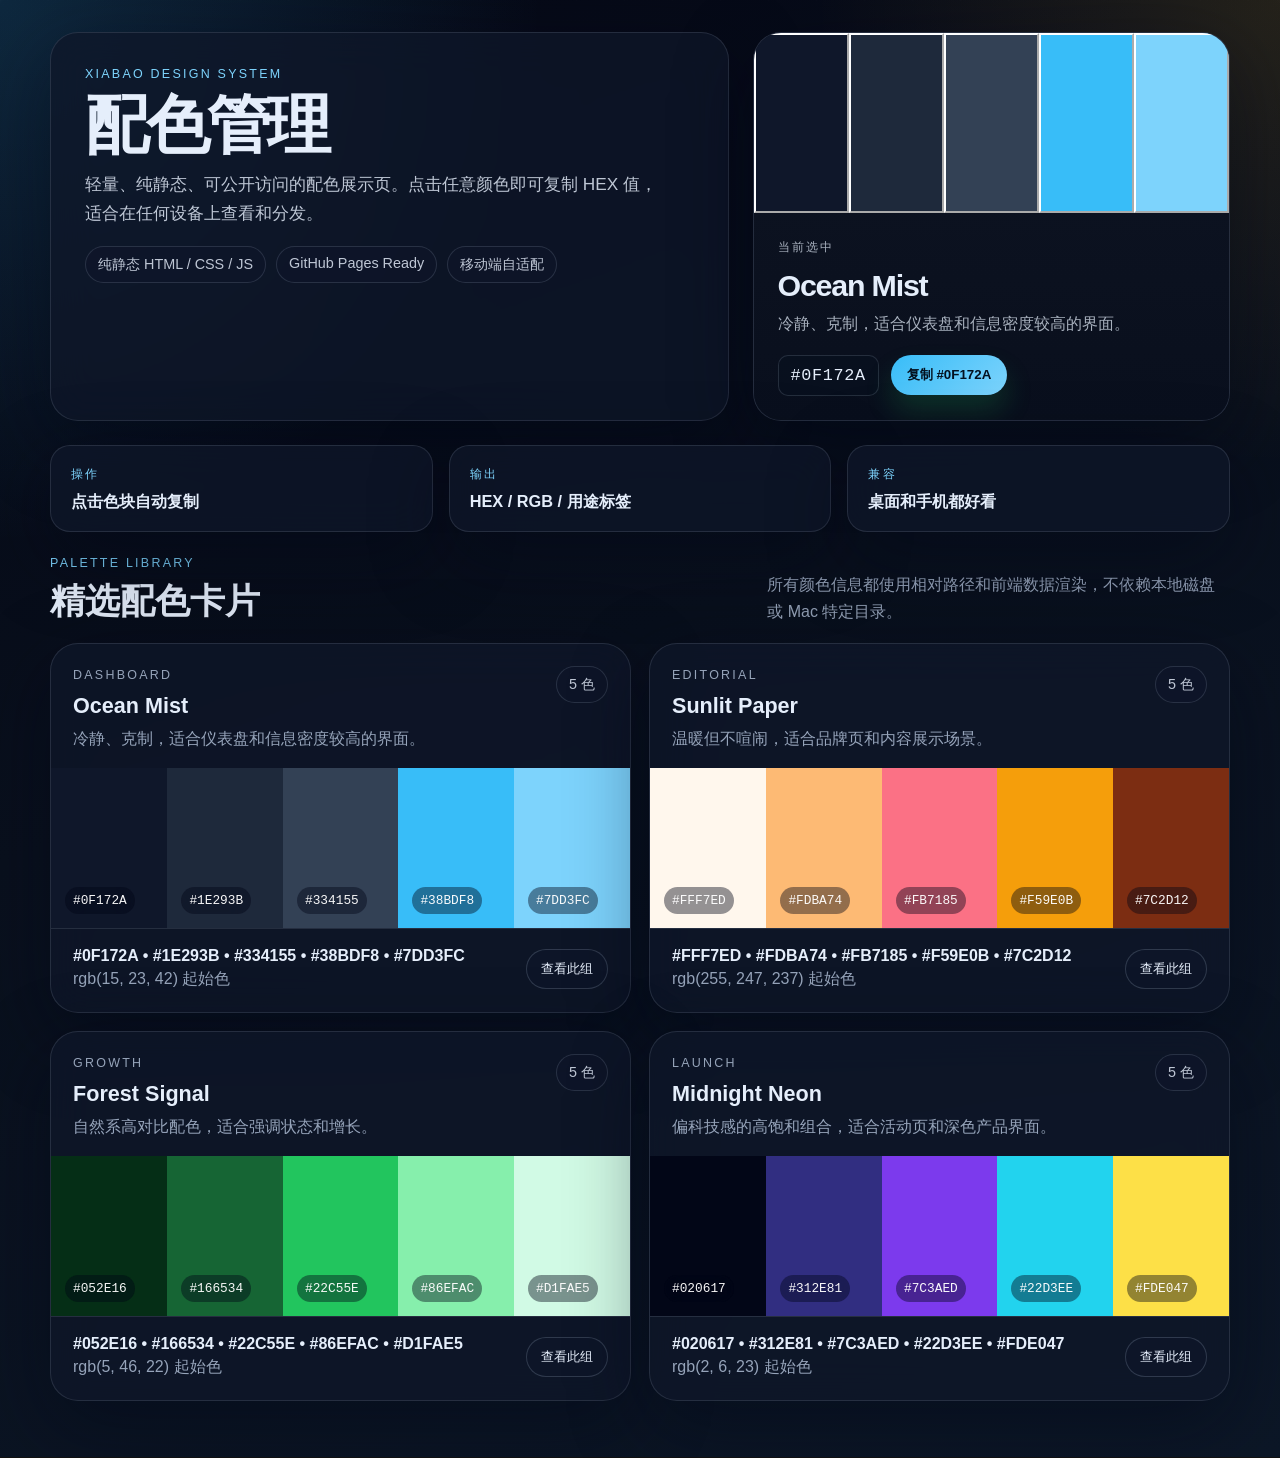
==== index.html @ 48e018c8 "Initial commit" ====
<!doctype html>
<html lang="zh-CN">
  <head>
    <meta charset="UTF-8" />
    <meta name="viewport" content="width=device-width, initial-scale=1.0, viewport-fit=cover" />
    <meta name="theme-color" content="#0f172a" />
    <meta
      name="description"
      content="配色管理 - 一个支持点击复制 HEX 的静态配色展示页，适合在 GitHub Pages 上直接访问。"
    />
    <title>配色管理 | Xiabao Design System</title>
    <link rel="icon" href="assets/images/favicon.svg" type="image/svg+xml" />
    <link rel="stylesheet" href="assets/css/style.css" />
  </head>
  <body>
    <div class="page-shell">
      <main class="app">
        <section class="hero">
          <div class="hero-copy">
            <p class="eyebrow">Xiabao Design System</p>
            <h1>配色管理</h1>
            <p class="lead">
              轻量、纯静态、可公开访问的配色展示页。点击任意颜色即可复制 HEX 值，适合在任何设备上查看和分发。
            </p>
            <div class="hero-meta">
              <span>纯静态 HTML / CSS / JS</span>
              <span>GitHub Pages Ready</span>
              <span>移动端自适配</span>
            </div>
          </div>

          <aside class="preview-card" aria-label="当前配色预览">
            <div class="preview-swatches" id="previewSwatches"></div>
            <div class="preview-copy">
              <p class="preview-label">当前选中</p>
              <h2 id="previewName">Ocean Mist</h2>
              <p id="previewDescription">冷静、克制，适合仪表盘和信息密度较高的界面。</p>
              <div class="preview-hex-row">
                <code id="previewHex">#0F172A</code>
                <button class="copy-button" id="copyPreviewButton" type="button">复制 HEX</button>
              </div>
            </div>
          </aside>
        </section>

        <section class="toolbar" aria-label="配色说明">
          <div class="toolbar-item">
            <span class="toolbar-label">操作</span>
            <strong>点击色块自动复制</strong>
          </div>
          <div class="toolbar-item">
            <span class="toolbar-label">输出</span>
            <strong>HEX / RGB / 用途标签</strong>
          </div>
          <div class="toolbar-item">
            <span class="toolbar-label">兼容</span>
            <strong>桌面和手机都好看</strong>
          </div>
        </section>

        <section class="palette-section">
          <div class="section-heading">
            <div>
              <p class="section-kicker">Palette Library</p>
              <h2>精选配色卡片</h2>
            </div>
            <p class="section-note">所有颜色信息都使用相对路径和前端数据渲染，不依赖本地磁盘或 Mac 特定目录。</p>
          </div>

          <div class="palette-grid" id="paletteGrid" aria-live="polite"></div>
        </section>
      </main>
    </div>

    <div class="toast" id="toast" role="status" aria-live="polite" aria-atomic="true"></div>

    <script src="assets/js/main.js"></script>
  </body>
</html>
---- assets/css/style.css ----
:root {
  --bg: #08111f;
  --bg-2: #0f172a;
  --panel: rgba(15, 23, 42, 0.76);
  --panel-strong: rgba(15, 23, 42, 0.92);
  --line: rgba(148, 163, 184, 0.18);
  --text: #e5eefb;
  --muted: #96a4ba;
  --accent: #7dd3fc;
  --accent-strong: #38bdf8;
  --shadow: 0 24px 80px rgba(2, 6, 23, 0.45);
  --radius-xl: 28px;
  --radius-lg: 20px;
  --radius-md: 14px;
  --radius-sm: 10px;
  --mono: "SFMono-Regular", ui-monospace, "Cascadia Code", Consolas, monospace;
  --sans: "Avenir Next", "PingFang SC", "Hiragino Sans GB", "Microsoft YaHei", sans-serif;
}

* {
  box-sizing: border-box;
}

html {
  color-scheme: dark;
}

body {
  margin: 0;
  min-height: 100vh;
  font-family: var(--sans);
  color: var(--text);
  background:
    radial-gradient(circle at top left, rgba(56, 189, 248, 0.18), transparent 28%),
    radial-gradient(circle at top right, rgba(251, 191, 36, 0.12), transparent 24%),
    linear-gradient(160deg, #050816 0%, #09101d 45%, #0c1727 100%);
}

body::before {
  content: "";
  position: fixed;
  inset: 0;
  pointer-events: none;
  background-image:
    linear-gradient(rgba(255, 255, 255, 0.03) 1px, transparent 1px),
    linear-gradient(90deg, rgba(255, 255, 255, 0.03) 1px, transparent 1px);
  background-size: 48px 48px;
  mask-image: linear-gradient(to bottom, rgba(0, 0, 0, 0.65), transparent 90%);
  opacity: 0.35;
}

.page-shell {
  position: relative;
  padding: 32px;
}

.app {
  width: min(1180px, 100%);
  margin: 0 auto;
  display: grid;
  gap: 24px;
}

.hero {
  display: grid;
  grid-template-columns: minmax(0, 1.35fr) minmax(340px, 0.95fr);
  gap: 24px;
  align-items: stretch;
}

.hero-copy,
.preview-card,
.toolbar-item,
.palette-card {
  background: var(--panel);
  border: 1px solid var(--line);
  backdrop-filter: blur(20px);
  box-shadow: var(--shadow);
}

.hero-copy {
  border-radius: var(--radius-xl);
  padding: 34px;
}

.eyebrow,
.section-kicker,
.toolbar-label,
.preview-label {
  margin: 0;
  text-transform: uppercase;
  letter-spacing: 0.18em;
  color: var(--accent);
  font-size: 0.78rem;
}

h1,
h2,
h3,
p {
  margin-top: 0;
}

h1 {
  margin: 14px 0 14px;
  font-size: clamp(2.3rem, 5vw, 4.8rem);
  line-height: 0.95;
  letter-spacing: -0.05em;
}

.lead {
  max-width: 60ch;
  color: rgba(229, 238, 251, 0.82);
  font-size: 1.08rem;
  line-height: 1.7;
}

.hero-meta,
.palette-tags {
  display: flex;
  flex-wrap: wrap;
  gap: 10px;
}

.hero-meta span,
.palette-tag {
  border-radius: 999px;
  border: 1px solid rgba(148, 163, 184, 0.2);
  background: rgba(15, 23, 42, 0.6);
  padding: 8px 12px;
  color: rgba(229, 238, 251, 0.82);
  font-size: 0.9rem;
}

.preview-card {
  border-radius: var(--radius-xl);
  overflow: hidden;
  display: grid;
  grid-template-rows: 180px auto;
}

.preview-swatches {
  display: grid;
  grid-template-columns: repeat(5, 1fr);
  min-height: 180px;
}

.preview-swatch {
  position: relative;
  transition: transform 180ms ease, filter 180ms ease;
}

.preview-swatch:hover {
  transform: translateY(-2px);
  filter: brightness(1.04);
}

.preview-copy {
  padding: 24px;
  background: linear-gradient(180deg, rgba(12, 18, 32, 0.92), rgba(9, 15, 29, 0.98));
}

.preview-copy h2 {
  margin: 10px 0 8px;
  font-size: 1.9rem;
  letter-spacing: -0.04em;
}

.preview-copy p {
  color: rgba(229, 238, 251, 0.72);
  line-height: 1.65;
}

.preview-hex-row {
  margin-top: 18px;
  display: flex;
  gap: 12px;
  align-items: center;
  flex-wrap: wrap;
}

#previewHex {
  font-family: var(--mono);
  font-size: 1.05rem;
  letter-spacing: 0.04em;
  padding: 10px 12px;
  border-radius: var(--radius-sm);
  background: rgba(8, 17, 31, 0.75);
  border: 1px solid rgba(148, 163, 184, 0.2);
}

.copy-button {
  border: none;
  border-radius: 999px;
  background: linear-gradient(135deg, var(--accent-strong), #22c55e);
  color: #03111f;
  font-weight: 700;
  padding: 11px 16px;
  cursor: pointer;
  transition: transform 160ms ease, box-shadow 160ms ease;
  box-shadow: 0 16px 28px rgba(34, 197, 94, 0.18);
}

.copy-button:hover {
  transform: translateY(-1px);
}

.toolbar {
  display: grid;
  grid-template-columns: repeat(3, minmax(0, 1fr));
  gap: 16px;
}

.toolbar-item {
  border-radius: var(--radius-lg);
  padding: 18px 20px;
}

.toolbar-item strong {
  display: block;
  margin-top: 8px;
  font-size: 1.02rem;
}

.palette-section {
  padding-bottom: 24px;
}

.section-heading {
  display: flex;
  justify-content: space-between;
  gap: 20px;
  align-items: end;
  margin-bottom: 18px;
}

.section-heading h2 {
  margin: 8px 0 0;
  font-size: clamp(1.5rem, 3vw, 2.2rem);
}

.section-note {
  max-width: 52ch;
  color: var(--muted);
  line-height: 1.65;
  margin: 0;
}

.palette-grid {
  display: grid;
  grid-template-columns: repeat(2, minmax(0, 1fr));
  gap: 18px;
}

.palette-card {
  border-radius: var(--radius-xl);
  overflow: hidden;
}

.palette-header {
  padding: 22px 22px 16px;
  display: flex;
  justify-content: space-between;
  gap: 18px;
  align-items: start;
}

.palette-header h3 {
  margin: 8px 0 8px;
  font-size: 1.35rem;
}

.palette-header p {
  margin: 0;
  color: var(--muted);
  line-height: 1.55;
}

.palette-swatches {
  display: grid;
  grid-template-columns: repeat(5, minmax(0, 1fr));
}

.palette-swatch {
  min-height: 160px;
  border: none;
  cursor: pointer;
  position: relative;
  padding: 14px;
  text-align: left;
  color: rgba(255, 255, 255, 0.96);
  transition: transform 180ms ease, filter 180ms ease;
}

.palette-swatch:hover {
  transform: translateY(-2px);
  filter: saturate(1.04);
}

.palette-swatch:focus-visible,
.copy-button:focus-visible,
.palette-cta:focus-visible {
  outline: 3px solid rgba(125, 211, 252, 0.8);
  outline-offset: 2px;
}

.palette-swatch::after {
  content: attr(data-hex);
  position: absolute;
  left: 14px;
  bottom: 14px;
  padding: 6px 8px;
  border-radius: 999px;
  background: rgba(2, 6, 23, 0.42);
  backdrop-filter: blur(10px);
  font-family: var(--mono);
  font-size: 0.8rem;
}

.palette-footer {
  display: flex;
  justify-content: space-between;
  gap: 14px;
  align-items: center;
  padding: 18px 22px 22px;
  border-top: 1px solid var(--line);
}

.palette-values {
  display: flex;
  flex-direction: column;
  gap: 4px;
  color: var(--muted);
}

.palette-values strong {
  color: var(--text);
}

.palette-cta {
  border: 1px solid rgba(148, 163, 184, 0.25);
  background: rgba(15, 23, 42, 0.72);
  color: var(--text);
  padding: 10px 14px;
  border-radius: 999px;
  cursor: pointer;
}

.toast {
  position: fixed;
  left: 50%;
  bottom: 24px;
  transform: translateX(-50%) translateY(20px);
  opacity: 0;
  pointer-events: none;
  background: rgba(2, 6, 23, 0.88);
  color: white;
  border: 1px solid rgba(148, 163, 184, 0.22);
  padding: 12px 16px;
  border-radius: 999px;
  box-shadow: var(--shadow);
  transition: opacity 180ms ease, transform 180ms ease;
}

.toast.is-visible {
  opacity: 1;
  transform: translateX(-50%) translateY(0);
}

@media (max-width: 980px) {
  .hero,
  .toolbar,
  .palette-grid {
    grid-template-columns: 1fr;
  }

  .section-heading {
    align-items: start;
    flex-direction: column;
  }
}

@media (max-width: 640px) {
  .page-shell {
    padding: 14px;
  }

  .hero-copy,
  .preview-copy,
  .toolbar-item,
  .palette-header,
  .palette-footer {
    padding-left: 16px;
    padding-right: 16px;
  }

  .hero-copy,
  .preview-card,
  .toolbar-item,
  .palette-card {
    border-radius: 22px;
  }

  .preview-swatches,
  .palette-swatches {
    grid-template-columns: repeat(2, 1fr);
  }

  .palette-swatch {
    min-height: 124px;
  }
}
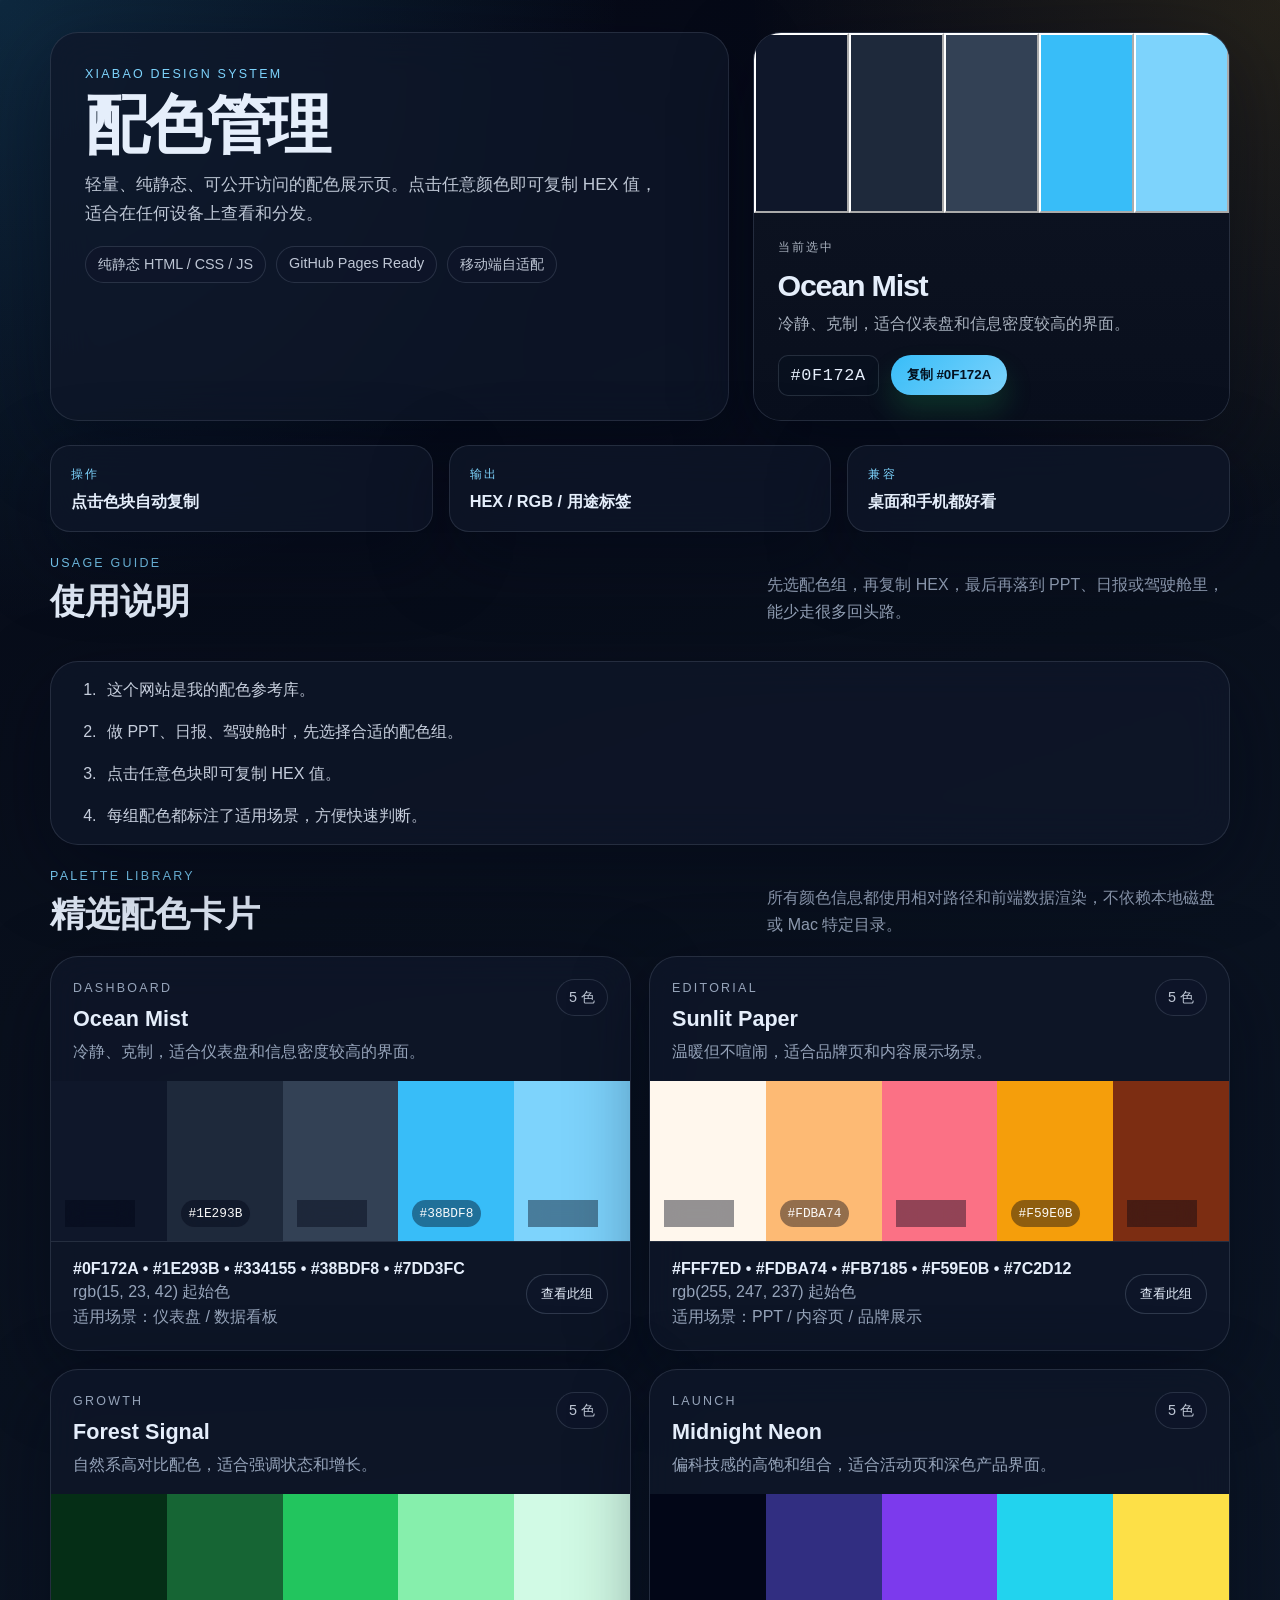
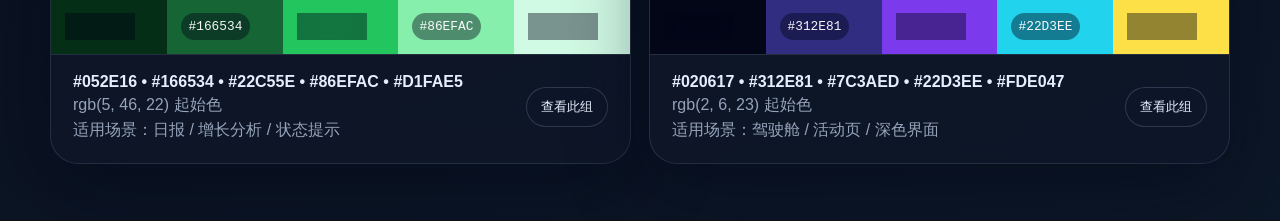
==== commit 36a493a6: "Add usage guide section" ====
--- a/index.html
+++ b/index.html
@@ -58,6 +58,25 @@
           </div>
         </section>
 
+        <section class="usage-section" aria-labelledby="usageTitle">
+          <div class="section-heading">
+            <div>
+              <p class="section-kicker">Usage Guide</p>
+              <h2 id="usageTitle">使用说明</h2>
+            </div>
+            <p class="section-note">先选配色组，再复制 HEX，最后再落到 PPT、日报或驾驶舱里，能少走很多回头路。</p>
+          </div>
+
+          <div class="usage-panel">
+            <ol class="usage-list">
+              <li>这个网站是我的配色参考库。</li>
+              <li>做 PPT、日报、驾驶舱时，先选择合适的配色组。</li>
+              <li>点击任意色块即可复制 HEX 值。</li>
+              <li>每组配色都标注了适用场景，方便快速判断。</li>
+            </ol>
+          </div>
+        </section>
+
         <section class="palette-section">
           <div class="section-heading">
             <div>
--- a/assets/css/style.css
+++ b/assets/css/style.css
@@ -71,7 +71,8 @@
 .hero-copy,
 .preview-card,
 .toolbar-item,
-.palette-card {
+.palette-card,
+.usage-panel {
   background: var(--panel);
   border: 1px solid var(--line);
   backdrop-filter: blur(20px);
@@ -220,6 +221,29 @@
   display: block;
   margin-top: 8px;
   font-size: 1.02rem;
+}
+
+.usage-section {
+  display: grid;
+  gap: 18px;
+}
+
+.usage-panel {
+  border-radius: var(--radius-xl);
+  padding: 8px 4px;
+}
+
+.usage-list {
+  margin: 0;
+  padding: 6px 22px 6px 46px;
+  display: grid;
+  gap: 14px;
+  line-height: 1.75;
+  color: rgba(229, 238, 251, 0.86);
+}
+
+.usage-list li {
+  padding-left: 6px;
 }
 
 .palette-section {
@@ -406,6 +430,11 @@
     grid-template-columns: repeat(2, 1fr);
   }
 
+  .usage-list {
+    padding-left: 34px;
+    padding-right: 16px;
+  }
+
   .palette-swatch {
     min-height: 124px;
   }
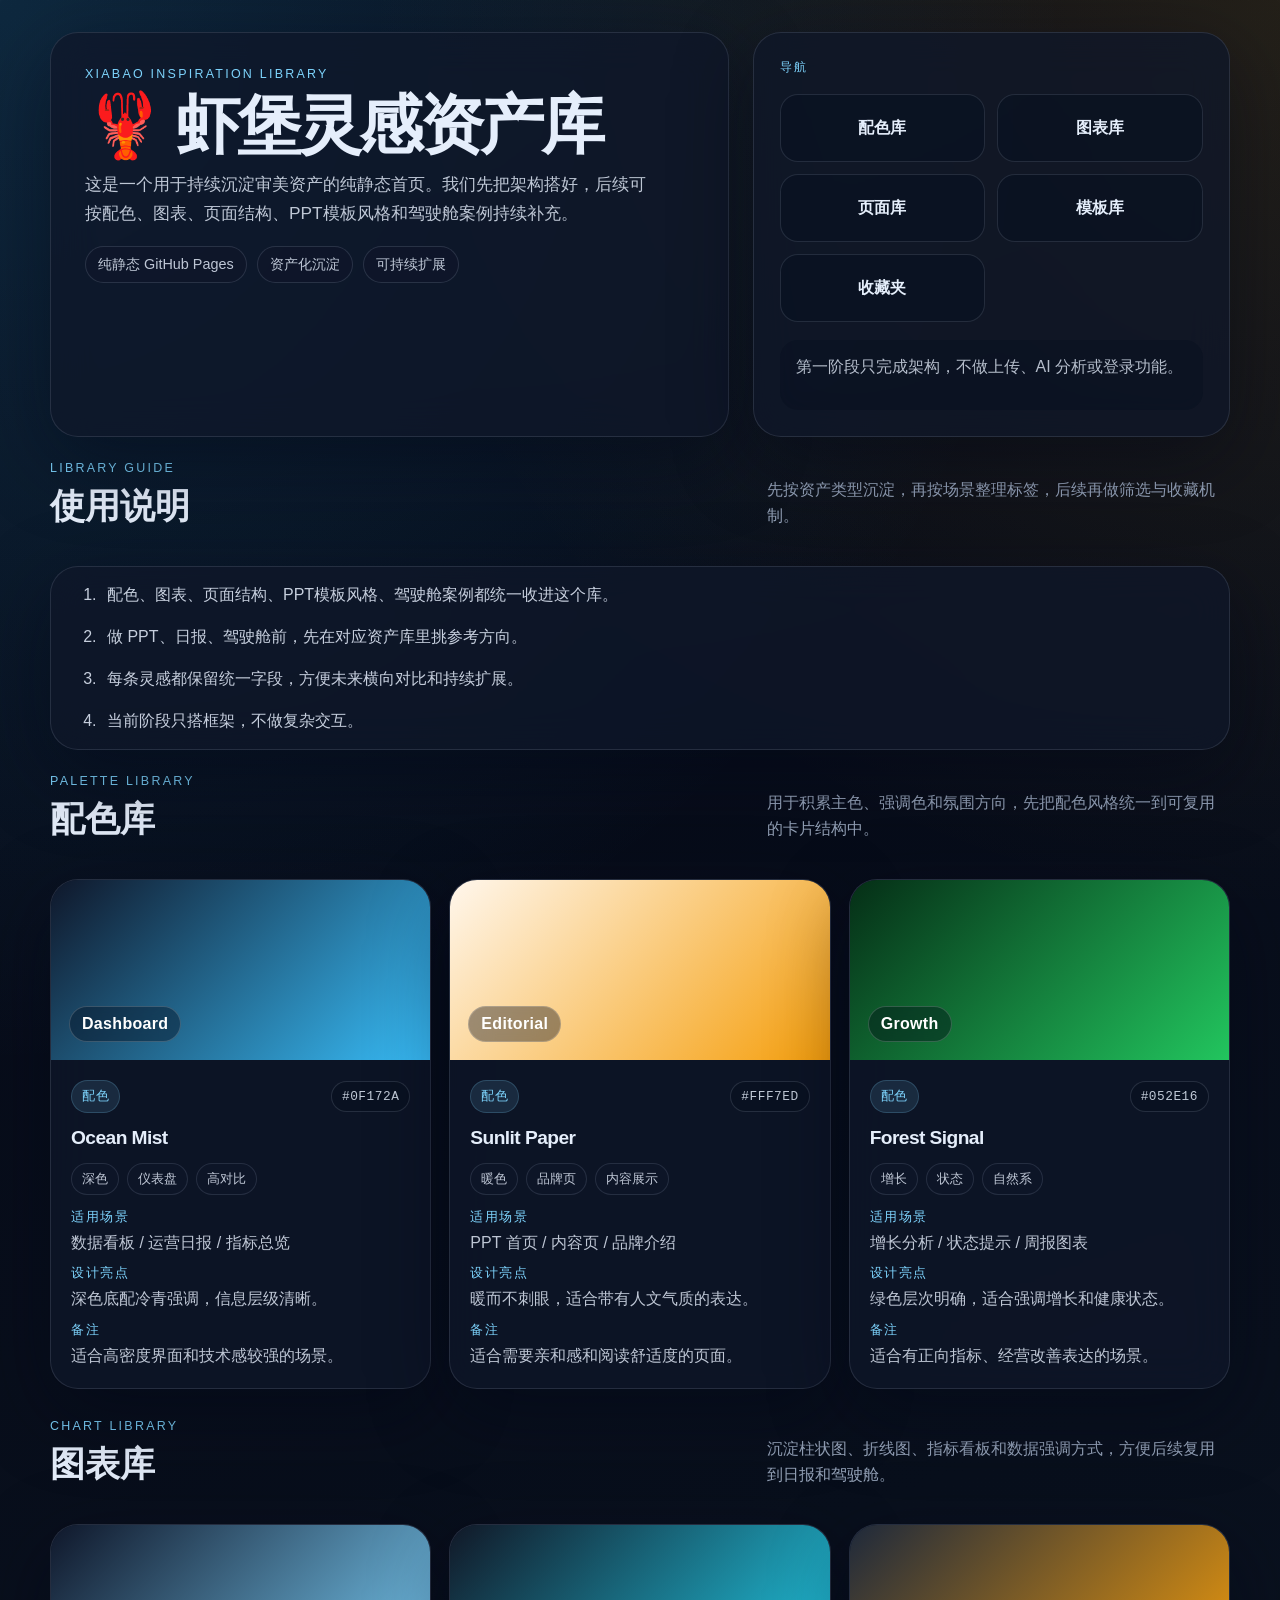
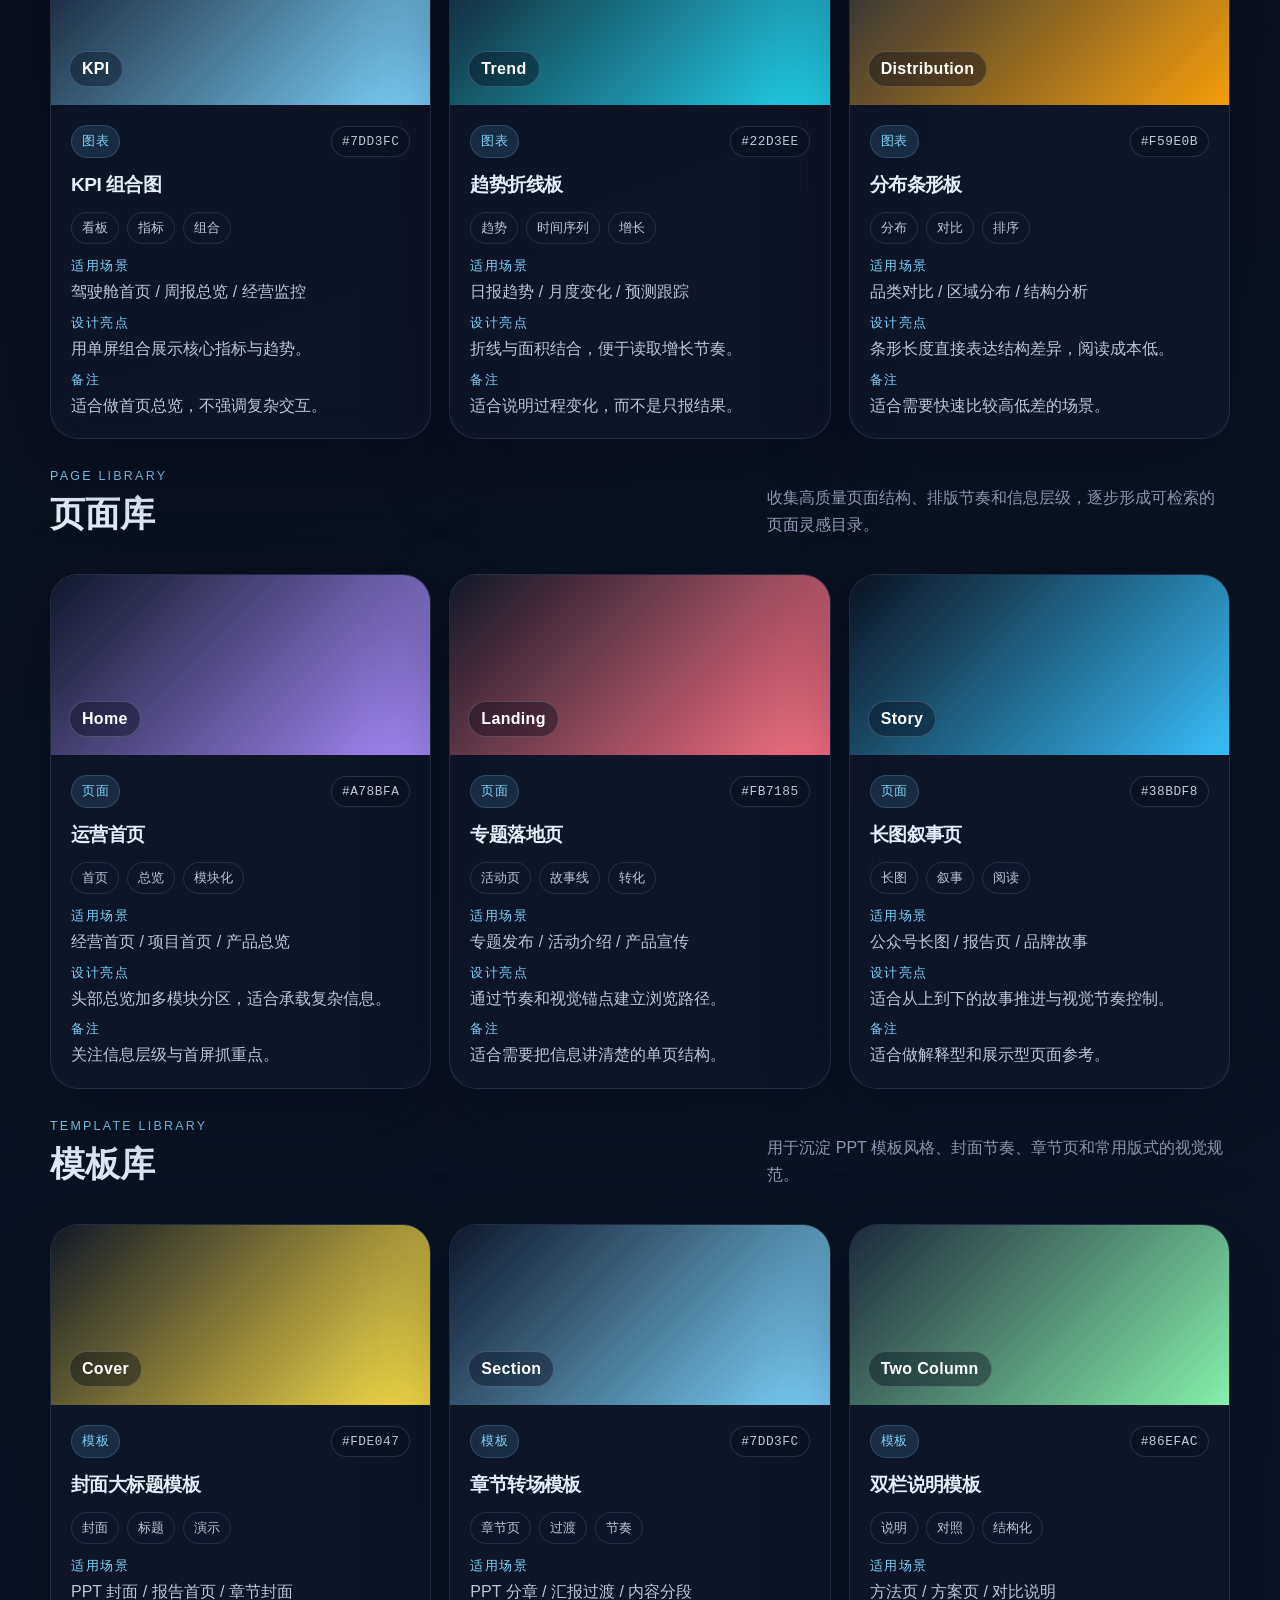
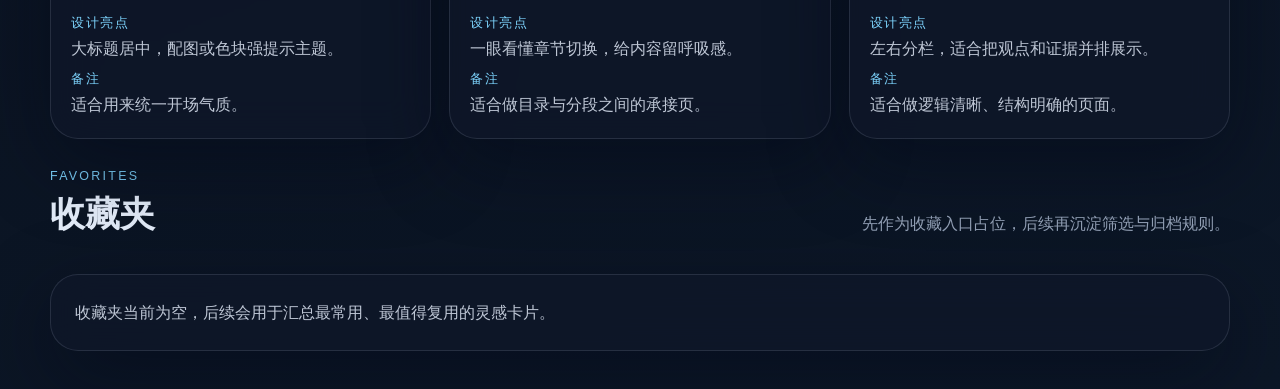
==== commit c7357e0a: "Reframe site as inspiration asset library" ====
--- a/index.html
+++ b/index.html
@@ -6,9 +6,9 @@
     <meta name="theme-color" content="#0f172a" />
     <meta
       name="description"
-      content="配色管理 - 一个支持点击复制 HEX 的静态配色展示页，适合在 GitHub Pages 上直接访问。"
+      content="🦞 虾堡灵感资产库 - 纯静态灵感沉淀首页，承载配色、图表、页面结构与模板风格资产。"
     />
-    <title>配色管理 | Xiabao Design System</title>
+    <title>🦞 虾堡灵感资产库</title>
     <link rel="icon" href="assets/images/favicon.svg" type="image/svg+xml" />
     <link rel="stylesheet" href="assets/css/style.css" />
   </head>
@@ -17,82 +17,111 @@
       <main class="app">
         <section class="hero">
           <div class="hero-copy">
-            <p class="eyebrow">Xiabao Design System</p>
-            <h1>配色管理</h1>
+            <p class="eyebrow">Xiabao Inspiration Library</p>
+            <h1>🦞 虾堡灵感资产库</h1>
             <p class="lead">
-              轻量、纯静态、可公开访问的配色展示页。点击任意颜色即可复制 HEX 值，适合在任何设备上查看和分发。
+              这是一个用于持续沉淀审美资产的纯静态首页。我们先把架构搭好，后续可按配色、图表、页面结构、PPT模板风格和驾驶舱案例持续补充。
             </p>
             <div class="hero-meta">
-              <span>纯静态 HTML / CSS / JS</span>
-              <span>GitHub Pages Ready</span>
-              <span>移动端自适配</span>
+              <span>纯静态 GitHub Pages</span>
+              <span>资产化沉淀</span>
+              <span>可持续扩展</span>
             </div>
           </div>
 
-          <aside class="preview-card" aria-label="当前配色预览">
-            <div class="preview-swatches" id="previewSwatches"></div>
-            <div class="preview-copy">
-              <p class="preview-label">当前选中</p>
-              <h2 id="previewName">Ocean Mist</h2>
-              <p id="previewDescription">冷静、克制，适合仪表盘和信息密度较高的界面。</p>
-              <div class="preview-hex-row">
-                <code id="previewHex">#0F172A</code>
-                <button class="copy-button" id="copyPreviewButton" type="button">复制 HEX</button>
-              </div>
+          <aside class="hero-panel" aria-label="资产库导航">
+            <p class="panel-label">导航</p>
+            <nav class="nav-grid" aria-label="首页导航">
+              <a href="#palettes">配色库</a>
+              <a href="#charts">图表库</a>
+              <a href="#pages">页面库</a>
+              <a href="#templates">模板库</a>
+              <a href="#favorites">收藏夹</a>
+            </nav>
+            <div class="hero-note">
+              <p>第一阶段只完成架构，不做上传、AI 分析或登录功能。</p>
             </div>
           </aside>
-        </section>
-
-        <section class="toolbar" aria-label="配色说明">
-          <div class="toolbar-item">
-            <span class="toolbar-label">操作</span>
-            <strong>点击色块自动复制</strong>
-          </div>
-          <div class="toolbar-item">
-            <span class="toolbar-label">输出</span>
-            <strong>HEX / RGB / 用途标签</strong>
-          </div>
-          <div class="toolbar-item">
-            <span class="toolbar-label">兼容</span>
-            <strong>桌面和手机都好看</strong>
-          </div>
         </section>
 
         <section class="usage-section" aria-labelledby="usageTitle">
           <div class="section-heading">
             <div>
-              <p class="section-kicker">Usage Guide</p>
+              <p class="section-kicker">Library Guide</p>
               <h2 id="usageTitle">使用说明</h2>
             </div>
-            <p class="section-note">先选配色组，再复制 HEX，最后再落到 PPT、日报或驾驶舱里，能少走很多回头路。</p>
+            <p class="section-note">先按资产类型沉淀，再按场景整理标签，后续再做筛选与收藏机制。</p>
           </div>
 
           <div class="usage-panel">
             <ol class="usage-list">
-              <li>这个网站是我的配色参考库。</li>
-              <li>做 PPT、日报、驾驶舱时，先选择合适的配色组。</li>
-              <li>点击任意色块即可复制 HEX 值。</li>
-              <li>每组配色都标注了适用场景，方便快速判断。</li>
+              <li>配色、图表、页面结构、PPT模板风格、驾驶舱案例都统一收进这个库。</li>
+              <li>做 PPT、日报、驾驶舱前，先在对应资产库里挑参考方向。</li>
+              <li>每条灵感都保留统一字段，方便未来横向对比和持续扩展。</li>
+              <li>当前阶段只搭框架，不做复杂交互。</li>
             </ol>
           </div>
         </section>
 
-        <section class="palette-section">
+        <section class="library-section" id="palettes" aria-labelledby="palettesTitle">
           <div class="section-heading">
             <div>
               <p class="section-kicker">Palette Library</p>
-              <h2>精选配色卡片</h2>
+              <h2 id="palettesTitle">配色库</h2>
             </div>
-            <p class="section-note">所有颜色信息都使用相对路径和前端数据渲染，不依赖本地磁盘或 Mac 特定目录。</p>
+            <p class="section-note">用于积累主色、强调色和氛围方向，先把配色风格统一到可复用的卡片结构中。</p>
           </div>
+          <div class="asset-grid" data-library-grid="palettes"></div>
+        </section>
 
-          <div class="palette-grid" id="paletteGrid" aria-live="polite"></div>
+        <section class="library-section" id="charts" aria-labelledby="chartsTitle">
+          <div class="section-heading">
+            <div>
+              <p class="section-kicker">Chart Library</p>
+              <h2 id="chartsTitle">图表库</h2>
+            </div>
+            <p class="section-note">沉淀柱状图、折线图、指标看板和数据强调方式，方便后续复用到日报和驾驶舱。</p>
+          </div>
+          <div class="asset-grid" data-library-grid="charts"></div>
+        </section>
+
+        <section class="library-section" id="pages" aria-labelledby="pagesTitle">
+          <div class="section-heading">
+            <div>
+              <p class="section-kicker">Page Library</p>
+              <h2 id="pagesTitle">页面库</h2>
+            </div>
+            <p class="section-note">收集高质量页面结构、排版节奏和信息层级，逐步形成可检索的页面灵感目录。</p>
+          </div>
+          <div class="asset-grid" data-library-grid="pages"></div>
+        </section>
+
+        <section class="library-section" id="templates" aria-labelledby="templatesTitle">
+          <div class="section-heading">
+            <div>
+              <p class="section-kicker">Template Library</p>
+              <h2 id="templatesTitle">模板库</h2>
+            </div>
+            <p class="section-note">用于沉淀 PPT 模板风格、封面节奏、章节页和常用版式的视觉规范。</p>
+          </div>
+          <div class="asset-grid" data-library-grid="templates"></div>
+        </section>
+
+        <section class="library-section" id="favorites" aria-labelledby="favoritesTitle">
+          <div class="section-heading">
+            <div>
+              <p class="section-kicker">Favorites</p>
+              <h2 id="favoritesTitle">收藏夹</h2>
+            </div>
+            <p class="section-note">先作为收藏入口占位，后续再沉淀筛选与归档规则。</p>
+          </div>
+          <div class="favorites-panel">
+            <p class="favorites-empty">收藏夹当前为空，后续会用于汇总最常用、最值得复用的灵感卡片。</p>
+          </div>
         </section>
       </main>
     </div>
 
-    <div class="toast" id="toast" role="status" aria-live="polite" aria-atomic="true"></div>
-
     <script src="assets/js/main.js"></script>
   </body>
 </html>
--- a/assets/css/style.css
+++ b/assets/css/style.css
@@ -84,6 +84,67 @@
   padding: 34px;
 }
 
+.hero-panel,
+.usage-panel,
+.favorites-panel {
+  background: var(--panel);
+  border: 1px solid var(--line);
+  backdrop-filter: blur(20px);
+  box-shadow: var(--shadow);
+  border-radius: var(--radius-xl);
+}
+
+.hero-panel {
+  padding: 26px;
+  display: grid;
+  gap: 18px;
+  align-content: start;
+}
+
+.panel-label {
+  margin: 0;
+  text-transform: uppercase;
+  letter-spacing: 0.18em;
+  color: var(--accent);
+  font-size: 0.78rem;
+}
+
+.nav-grid {
+  display: grid;
+  gap: 12px;
+  grid-template-columns: repeat(2, minmax(0, 1fr));
+}
+
+.nav-grid a {
+  text-decoration: none;
+  color: var(--text);
+  border: 1px solid rgba(148, 163, 184, 0.18);
+  background: rgba(8, 17, 31, 0.55);
+  border-radius: 18px;
+  padding: 16px 14px;
+  min-height: 68px;
+  display: flex;
+  align-items: center;
+  justify-content: center;
+  text-align: center;
+  font-weight: 600;
+  transition: transform 160ms ease, border-color 160ms ease, background 160ms ease;
+}
+
+.nav-grid a:hover {
+  transform: translateY(-1px);
+  background: rgba(15, 23, 42, 0.82);
+  border-color: rgba(125, 211, 252, 0.35);
+}
+
+.hero-note {
+  padding: 14px 16px;
+  border-radius: 18px;
+  background: rgba(8, 17, 31, 0.45);
+  color: rgba(229, 238, 251, 0.78);
+  line-height: 1.6;
+}
+
 .eyebrow,
 .section-kicker,
 .toolbar-label,
@@ -229,7 +290,6 @@
 }
 
 .usage-panel {
-  border-radius: var(--radius-xl);
   padding: 8px 4px;
 }
 
@@ -248,6 +308,12 @@
 
 .palette-section {
   padding-bottom: 24px;
+}
+
+.library-section {
+  display: grid;
+  gap: 18px;
+  padding-bottom: 6px;
 }
 
 .section-heading {
@@ -274,6 +340,142 @@
   display: grid;
   grid-template-columns: repeat(2, minmax(0, 1fr));
   gap: 18px;
+}
+
+.asset-grid {
+  display: grid;
+  grid-template-columns: repeat(3, minmax(0, 1fr));
+  gap: 18px;
+}
+
+.asset-card {
+  background: var(--panel);
+  border: 1px solid var(--line);
+  border-radius: var(--radius-xl);
+  overflow: hidden;
+  backdrop-filter: blur(20px);
+  box-shadow: var(--shadow);
+  display: grid;
+  min-height: 100%;
+}
+
+.asset-thumb {
+  min-height: 180px;
+  padding: 18px;
+  display: flex;
+  align-items: end;
+  justify-content: space-between;
+  color: white;
+  font-weight: 700;
+  letter-spacing: 0.02em;
+}
+
+.asset-thumb span {
+  background: rgba(2, 6, 23, 0.38);
+  border: 1px solid rgba(255, 255, 255, 0.18);
+  padding: 8px 12px;
+  border-radius: 999px;
+  backdrop-filter: blur(12px);
+}
+
+.asset-body {
+  padding: 20px;
+  display: grid;
+  gap: 14px;
+}
+
+.asset-topline {
+  display: flex;
+  justify-content: space-between;
+  gap: 12px;
+  align-items: center;
+  flex-wrap: wrap;
+}
+
+.asset-type,
+.asset-color {
+  display: inline-flex;
+  align-items: center;
+  border-radius: 999px;
+  padding: 7px 10px;
+  font-size: 0.8rem;
+  letter-spacing: 0.04em;
+}
+
+.asset-type {
+  background: rgba(125, 211, 252, 0.12);
+  color: var(--accent);
+  border: 1px solid rgba(125, 211, 252, 0.2);
+}
+
+.asset-color {
+  background: rgba(8, 17, 31, 0.5);
+  color: rgba(229, 238, 251, 0.84);
+  border: 1px solid rgba(148, 163, 184, 0.2);
+  font-family: var(--mono);
+}
+
+.asset-body h3 {
+  margin: 0;
+  font-size: 1.2rem;
+  letter-spacing: -0.03em;
+}
+
+.asset-tags {
+  display: flex;
+  flex-wrap: wrap;
+  gap: 8px;
+}
+
+.asset-tag {
+  border-radius: 999px;
+  padding: 6px 10px;
+  background: rgba(15, 23, 42, 0.62);
+  color: rgba(229, 238, 251, 0.82);
+  border: 1px solid rgba(148, 163, 184, 0.18);
+  font-size: 0.82rem;
+}
+
+.asset-meta {
+  margin: 0;
+  display: grid;
+  gap: 10px;
+}
+
+.asset-meta div {
+  display: grid;
+  gap: 4px;
+}
+
+.asset-meta dt {
+  color: var(--accent);
+  font-size: 0.8rem;
+  letter-spacing: 0.12em;
+  text-transform: uppercase;
+}
+
+.asset-meta dd {
+  margin: 0;
+  color: rgba(229, 238, 251, 0.82);
+  line-height: 1.6;
+}
+
+.favorites-panel {
+  padding: 24px;
+}
+
+.favorites-empty {
+  margin: 0;
+  color: rgba(229, 238, 251, 0.82);
+  line-height: 1.7;
+}
+
+.library-error {
+  background: var(--panel);
+  border: 1px solid var(--line);
+  border-radius: var(--radius-xl);
+  padding: 22px;
+  color: rgba(229, 238, 251, 0.82);
 }
 
 .palette-card {
@@ -394,13 +596,18 @@
 @media (max-width: 980px) {
   .hero,
   .toolbar,
-  .palette-grid {
+  .palette-grid,
+  .asset-grid {
     grid-template-columns: 1fr;
   }
 
   .section-heading {
     align-items: start;
     flex-direction: column;
+  }
+
+  .nav-grid {
+    grid-template-columns: 1fr;
   }
 }
 
@@ -438,4 +645,8 @@
   .palette-swatch {
     min-height: 124px;
   }
-}
+
+  .asset-thumb {
+    min-height: 160px;
+  }
+}
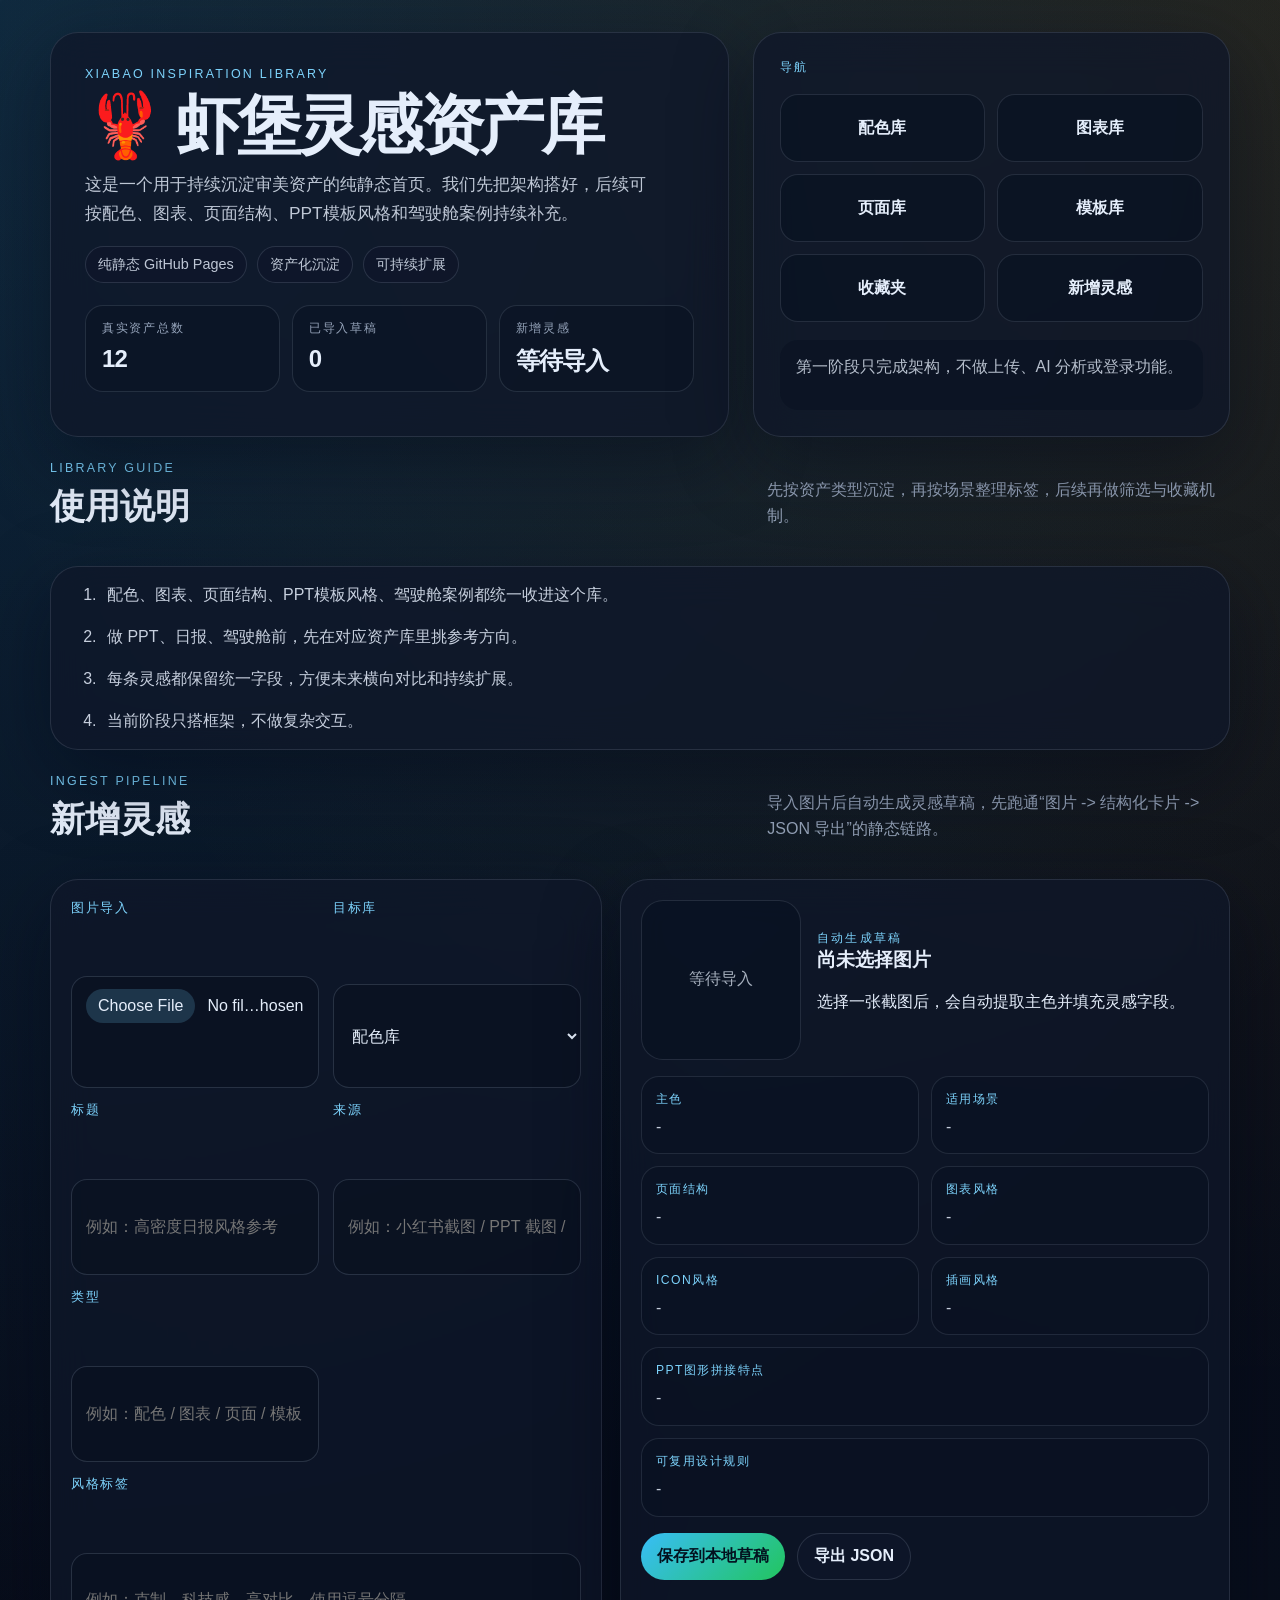
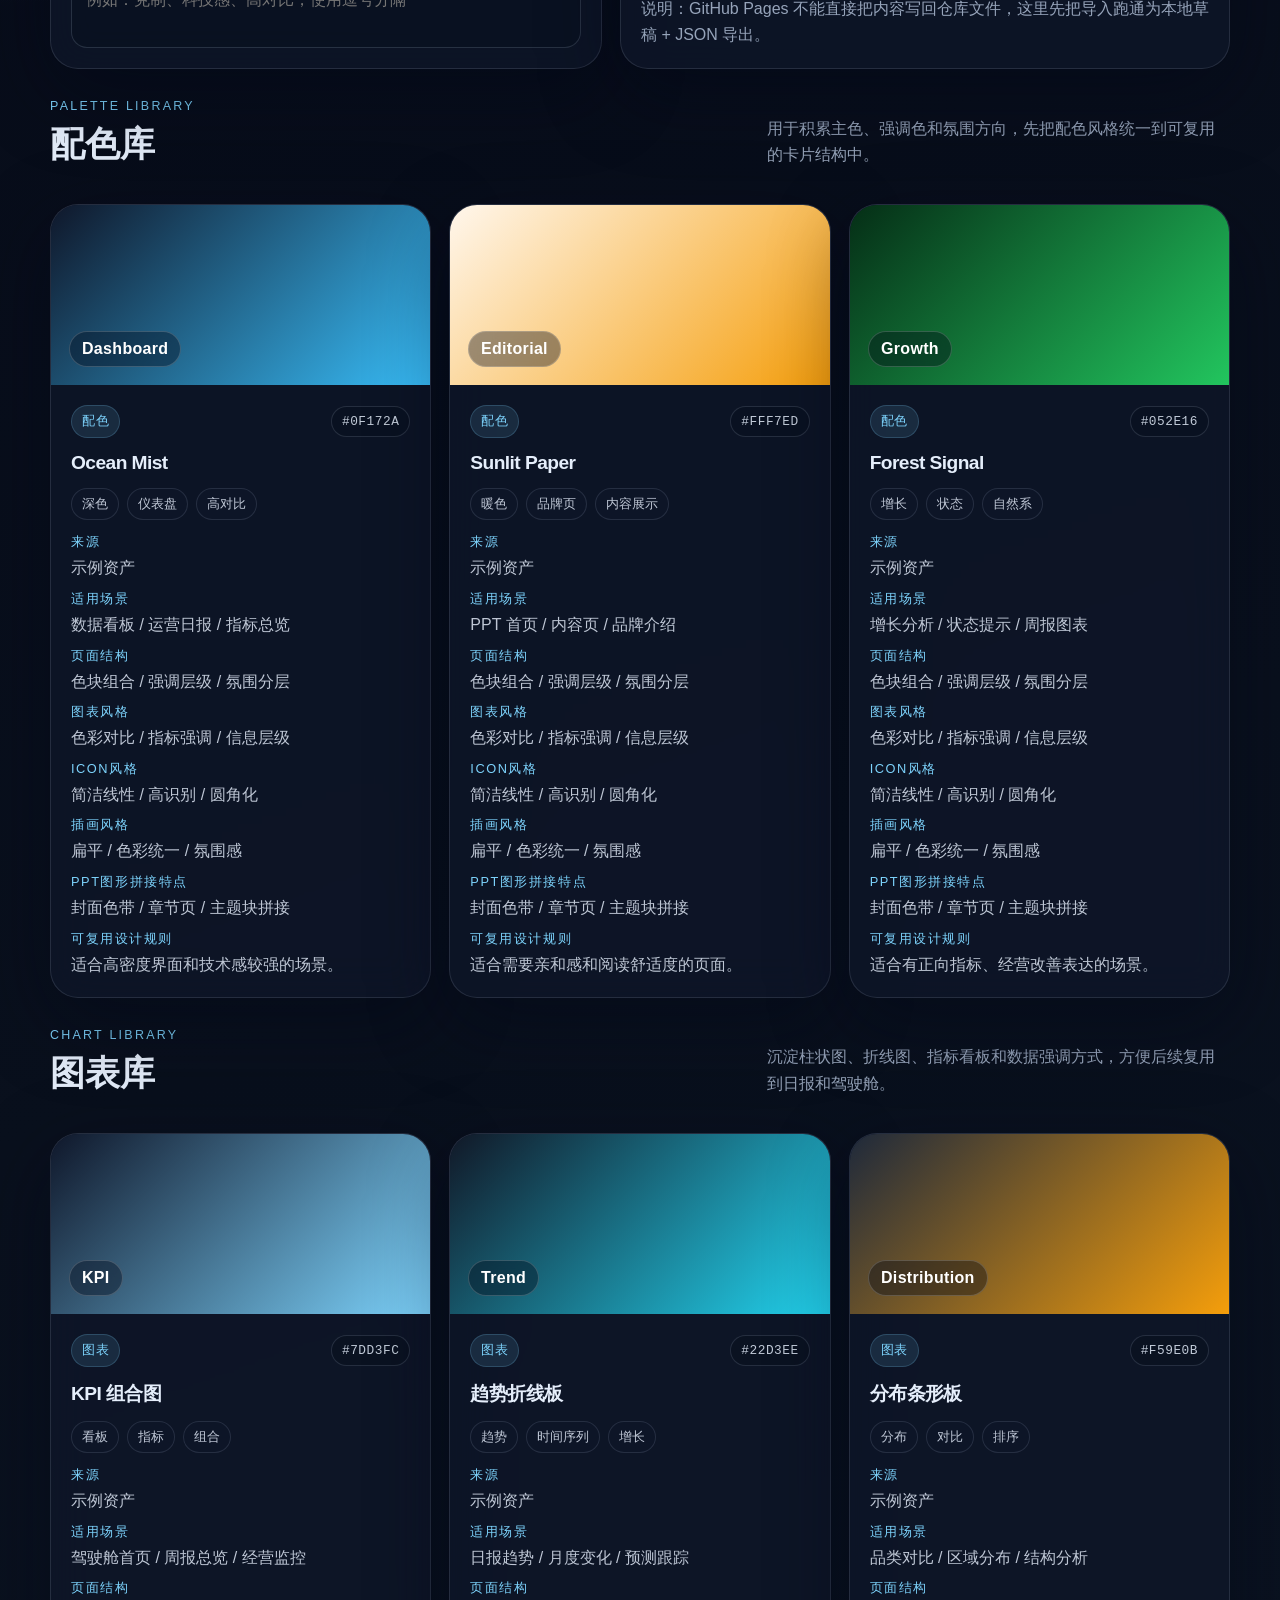
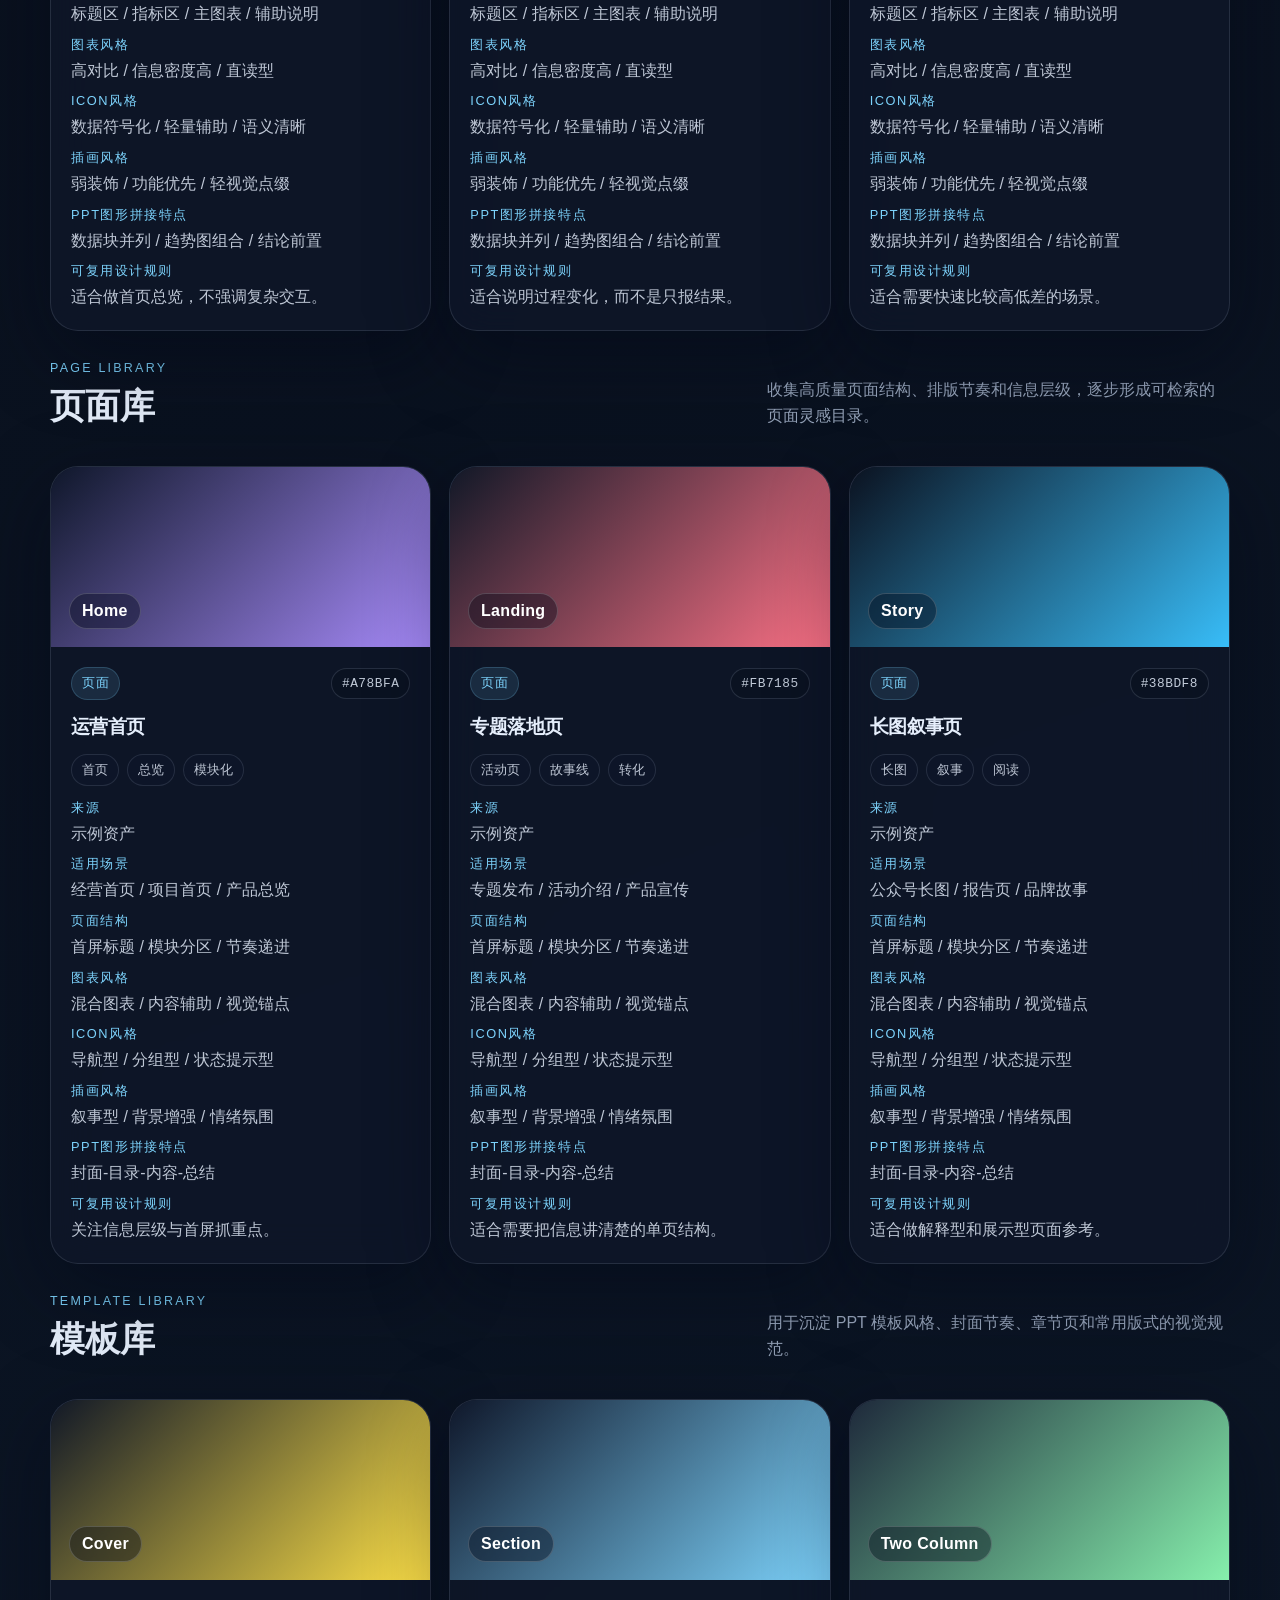
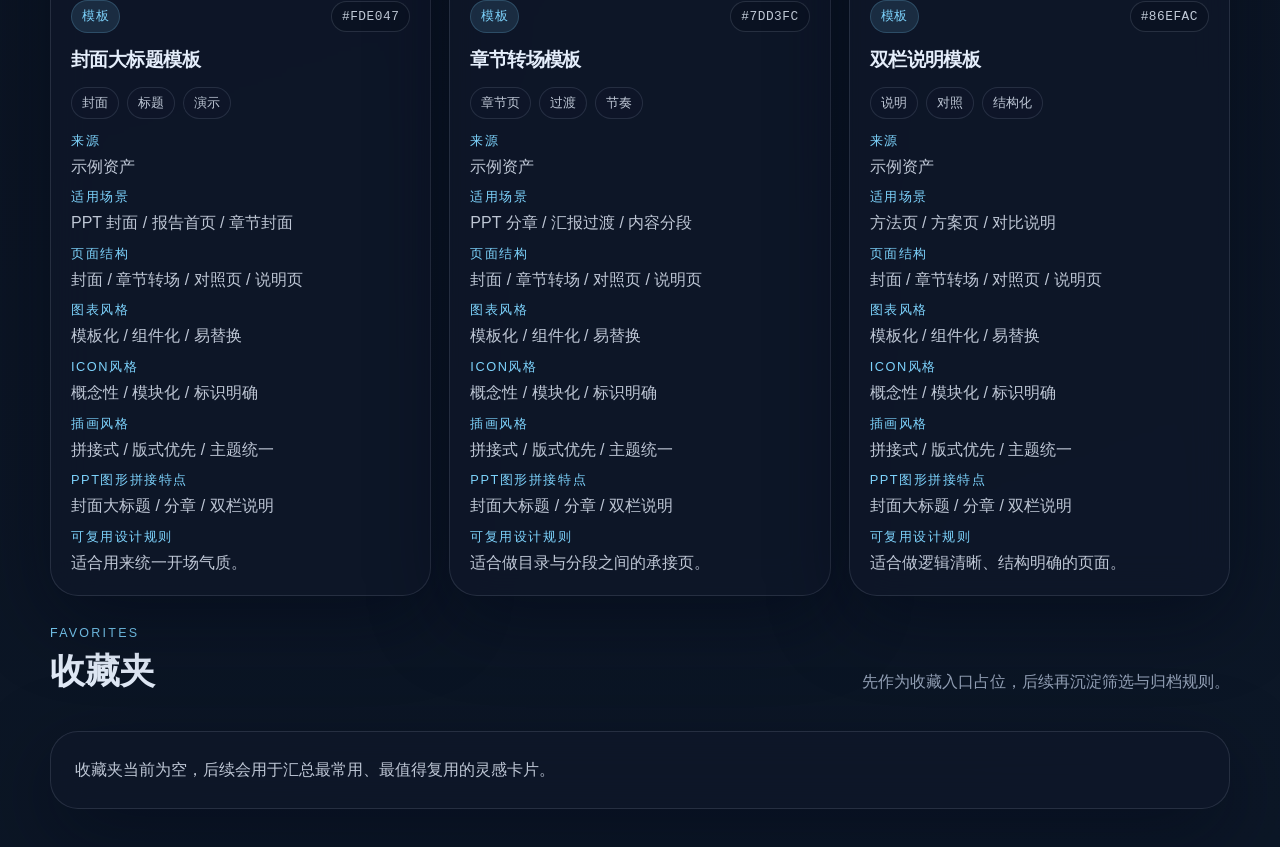
==== commit 3a1c7814: "Add inspiration import pipeline" ====
--- a/index.html
+++ b/index.html
@@ -27,6 +27,20 @@
               <span>资产化沉淀</span>
               <span>可持续扩展</span>
             </div>
+            <div class="hero-stats" aria-label="资产统计">
+              <div>
+                <span class="stat-label">真实资产总数</span>
+                <strong id="assetTotal">0</strong>
+              </div>
+              <div>
+                <span class="stat-label">已导入草稿</span>
+                <strong id="draftTotal">0</strong>
+              </div>
+              <div>
+                <span class="stat-label">新增灵感</span>
+                <strong id="importState">未开始</strong>
+              </div>
+            </div>
           </div>
 
           <aside class="hero-panel" aria-label="资产库导航">
@@ -37,6 +51,7 @@
               <a href="#pages">页面库</a>
               <a href="#templates">模板库</a>
               <a href="#favorites">收藏夹</a>
+              <a href="#import">新增灵感</a>
             </nav>
             <div class="hero-note">
               <p>第一阶段只完成架构，不做上传、AI 分析或登录功能。</p>
@@ -63,6 +78,78 @@
           </div>
         </section>
 
+        <section class="library-section" id="import" aria-labelledby="importTitle">
+          <div class="section-heading">
+            <div>
+              <p class="section-kicker">Ingest Pipeline</p>
+              <h2 id="importTitle">新增灵感</h2>
+            </div>
+            <p class="section-note">导入图片后自动生成灵感草稿，先跑通“图片 -> 结构化卡片 -> JSON 导出”的静态链路。</p>
+          </div>
+
+          <div class="import-panel">
+            <div class="import-form">
+              <label>
+                <span>图片导入</span>
+                <input id="assetImageInput" type="file" accept="image/*" />
+              </label>
+              <label>
+                <span>目标库</span>
+                <select id="assetLibrarySelect">
+                  <option value="palettes">配色库</option>
+                  <option value="charts">图表库</option>
+                  <option value="pages">页面库</option>
+                  <option value="templates">模板库</option>
+                </select>
+              </label>
+              <label>
+                <span>标题</span>
+                <input id="assetTitleInput" type="text" placeholder="例如：高密度日报风格参考" />
+              </label>
+              <label>
+                <span>来源</span>
+                <input id="assetSourceInput" type="text" placeholder="例如：小红书截图 / PPT 截图 / 驾驶舱截图" />
+              </label>
+              <label>
+                <span>类型</span>
+                <input id="assetTypeInput" type="text" placeholder="例如：配色 / 图表 / 页面 / 模板" />
+              </label>
+              <label class="import-full">
+                <span>风格标签</span>
+                <input id="assetTagsInput" type="text" placeholder="例如：克制、科技感、高对比，使用逗号分隔" />
+              </label>
+            </div>
+
+            <div class="import-preview">
+              <div class="import-preview-top">
+                <div class="import-thumb" id="importThumb">等待导入</div>
+                <div>
+                  <p class="panel-label">自动生成草稿</p>
+                  <h3 id="draftTitle">尚未选择图片</h3>
+                  <p id="draftSummary">选择一张截图后，会自动提取主色并填充灵感字段。</p>
+                </div>
+              </div>
+
+              <dl class="draft-grid">
+                <div><dt>主色</dt><dd id="draftMainColor">-</dd></div>
+                <div><dt>适用场景</dt><dd id="draftScenarios">-</dd></div>
+                <div><dt>页面结构</dt><dd id="draftPageStructure">-</dd></div>
+                <div><dt>图表风格</dt><dd id="draftChartStyle">-</dd></div>
+                <div><dt>icon风格</dt><dd id="draftIconStyle">-</dd></div>
+                <div><dt>插画风格</dt><dd id="draftIllustrationStyle">-</dd></div>
+                <div class="draft-full"><dt>PPT图形拼接特点</dt><dd id="draftPptPattern">-</dd></div>
+                <div class="draft-full"><dt>可复用设计规则</dt><dd id="draftRules">-</dd></div>
+              </dl>
+
+              <div class="import-actions">
+                <button id="saveDraftButton" type="button">保存到本地草稿</button>
+                <button id="exportDraftButton" type="button">导出 JSON</button>
+              </div>
+              <p class="import-hint">说明：GitHub Pages 不能直接把内容写回仓库文件，这里先把导入跑通为本地草稿 + JSON 导出。</p>
+            </div>
+          </div>
+        </section>
+
         <section class="library-section" id="palettes" aria-labelledby="palettesTitle">
           <div class="section-heading">
             <div>
--- a/assets/css/style.css
+++ b/assets/css/style.css
@@ -184,6 +184,35 @@
   gap: 10px;
 }
 
+.hero-stats {
+  display: grid;
+  grid-template-columns: repeat(3, minmax(0, 1fr));
+  gap: 12px;
+  margin-top: 22px;
+}
+
+.hero-stats div {
+  border-radius: 18px;
+  border: 1px solid rgba(148, 163, 184, 0.18);
+  background: rgba(8, 17, 31, 0.42);
+  padding: 14px 16px;
+}
+
+.stat-label {
+  display: block;
+  font-size: 0.78rem;
+  letter-spacing: 0.14em;
+  text-transform: uppercase;
+  color: var(--muted);
+}
+
+.hero-stats strong {
+  display: block;
+  margin-top: 8px;
+  font-size: 1.5rem;
+  letter-spacing: -0.04em;
+}
+
 .hero-meta span,
 .palette-tag {
   border-radius: 999px;
@@ -314,6 +343,151 @@
   display: grid;
   gap: 18px;
   padding-bottom: 6px;
+}
+
+.import-panel {
+  display: grid;
+  grid-template-columns: minmax(0, 0.95fr) minmax(0, 1.05fr);
+  gap: 18px;
+}
+
+.import-form,
+.import-preview {
+  background: var(--panel);
+  border: 1px solid var(--line);
+  border-radius: var(--radius-xl);
+  backdrop-filter: blur(20px);
+  box-shadow: var(--shadow);
+}
+
+.import-form {
+  padding: 20px;
+  display: grid;
+  grid-template-columns: repeat(2, minmax(0, 1fr));
+  gap: 14px;
+}
+
+.import-form label {
+  display: grid;
+  gap: 8px;
+  color: rgba(229, 238, 251, 0.86);
+}
+
+.import-form span {
+  color: var(--accent);
+  font-size: 0.8rem;
+  letter-spacing: 0.12em;
+  text-transform: uppercase;
+}
+
+.import-form input,
+.import-form select {
+  width: 100%;
+  border-radius: 16px;
+  border: 1px solid rgba(148, 163, 184, 0.22);
+  background: rgba(8, 17, 31, 0.52);
+  color: var(--text);
+  padding: 12px 14px;
+  font: inherit;
+}
+
+.import-form input::file-selector-button {
+  border: none;
+  border-radius: 999px;
+  background: rgba(125, 211, 252, 0.18);
+  color: var(--text);
+  padding: 8px 12px;
+  margin-right: 12px;
+}
+
+.import-full {
+  grid-column: 1 / -1;
+}
+
+.import-preview {
+  padding: 20px;
+  display: grid;
+  gap: 16px;
+}
+
+.import-preview-top {
+  display: grid;
+  grid-template-columns: 160px minmax(0, 1fr);
+  gap: 16px;
+  align-items: center;
+}
+
+.import-thumb {
+  min-height: 160px;
+  border-radius: 22px;
+  border: 1px solid rgba(148, 163, 184, 0.18);
+  background: rgba(8, 17, 31, 0.55);
+  display: flex;
+  align-items: center;
+  justify-content: center;
+  text-align: center;
+  color: rgba(229, 238, 251, 0.72);
+  padding: 16px;
+}
+
+.draft-grid {
+  margin: 0;
+  display: grid;
+  grid-template-columns: repeat(2, minmax(0, 1fr));
+  gap: 12px;
+}
+
+.draft-grid div {
+  padding: 14px;
+  border-radius: 18px;
+  background: rgba(8, 17, 31, 0.42);
+  border: 1px solid rgba(148, 163, 184, 0.16);
+}
+
+.draft-grid dt {
+  color: var(--accent);
+  font-size: 0.76rem;
+  letter-spacing: 0.12em;
+  text-transform: uppercase;
+}
+
+.draft-grid dd {
+  margin: 6px 0 0;
+  color: rgba(229, 238, 251, 0.86);
+  line-height: 1.6;
+}
+
+.draft-full {
+  grid-column: 1 / -1;
+}
+
+.import-actions {
+  display: flex;
+  gap: 12px;
+  flex-wrap: wrap;
+}
+
+.import-actions button {
+  border: none;
+  border-radius: 999px;
+  padding: 12px 16px;
+  font: inherit;
+  font-weight: 700;
+  cursor: pointer;
+  background: linear-gradient(135deg, var(--accent-strong), #22c55e);
+  color: #03111f;
+}
+
+.import-actions button:last-child {
+  background: rgba(15, 23, 42, 0.74);
+  color: var(--text);
+  border: 1px solid rgba(148, 163, 184, 0.2);
+}
+
+.import-hint {
+  margin: 0;
+  color: var(--muted);
+  line-height: 1.65;
 }
 
 .section-heading {
@@ -597,7 +771,8 @@
   .hero,
   .toolbar,
   .palette-grid,
-  .asset-grid {
+  .asset-grid,
+  .import-panel {
     grid-template-columns: 1fr;
   }
 
@@ -607,6 +782,10 @@
   }
 
   .nav-grid {
+    grid-template-columns: 1fr;
+  }
+
+  .hero-stats {
     grid-template-columns: 1fr;
   }
 }
@@ -649,4 +828,16 @@
   .asset-thumb {
     min-height: 160px;
   }
-}
+
+  .import-form {
+    grid-template-columns: 1fr;
+  }
+
+  .import-preview-top {
+    grid-template-columns: 1fr;
+  }
+
+  .draft-grid {
+    grid-template-columns: 1fr;
+  }
+}
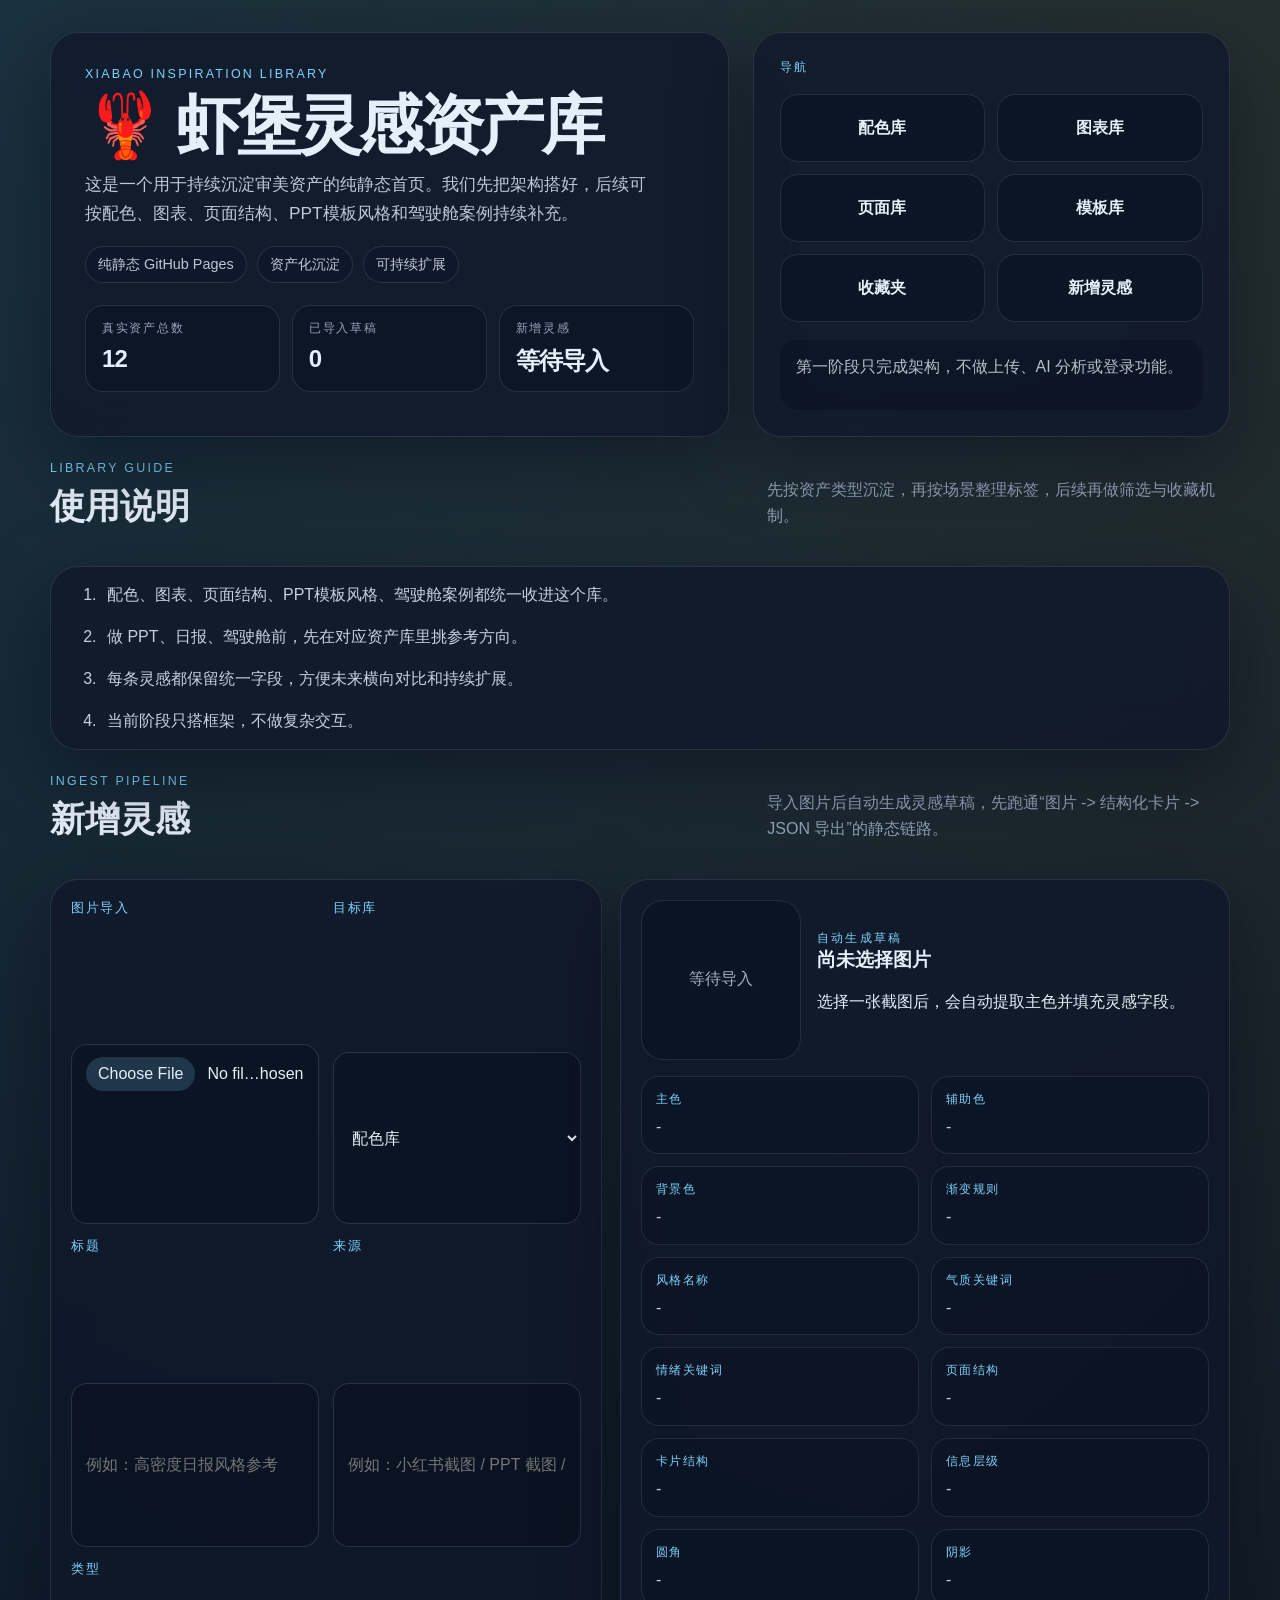
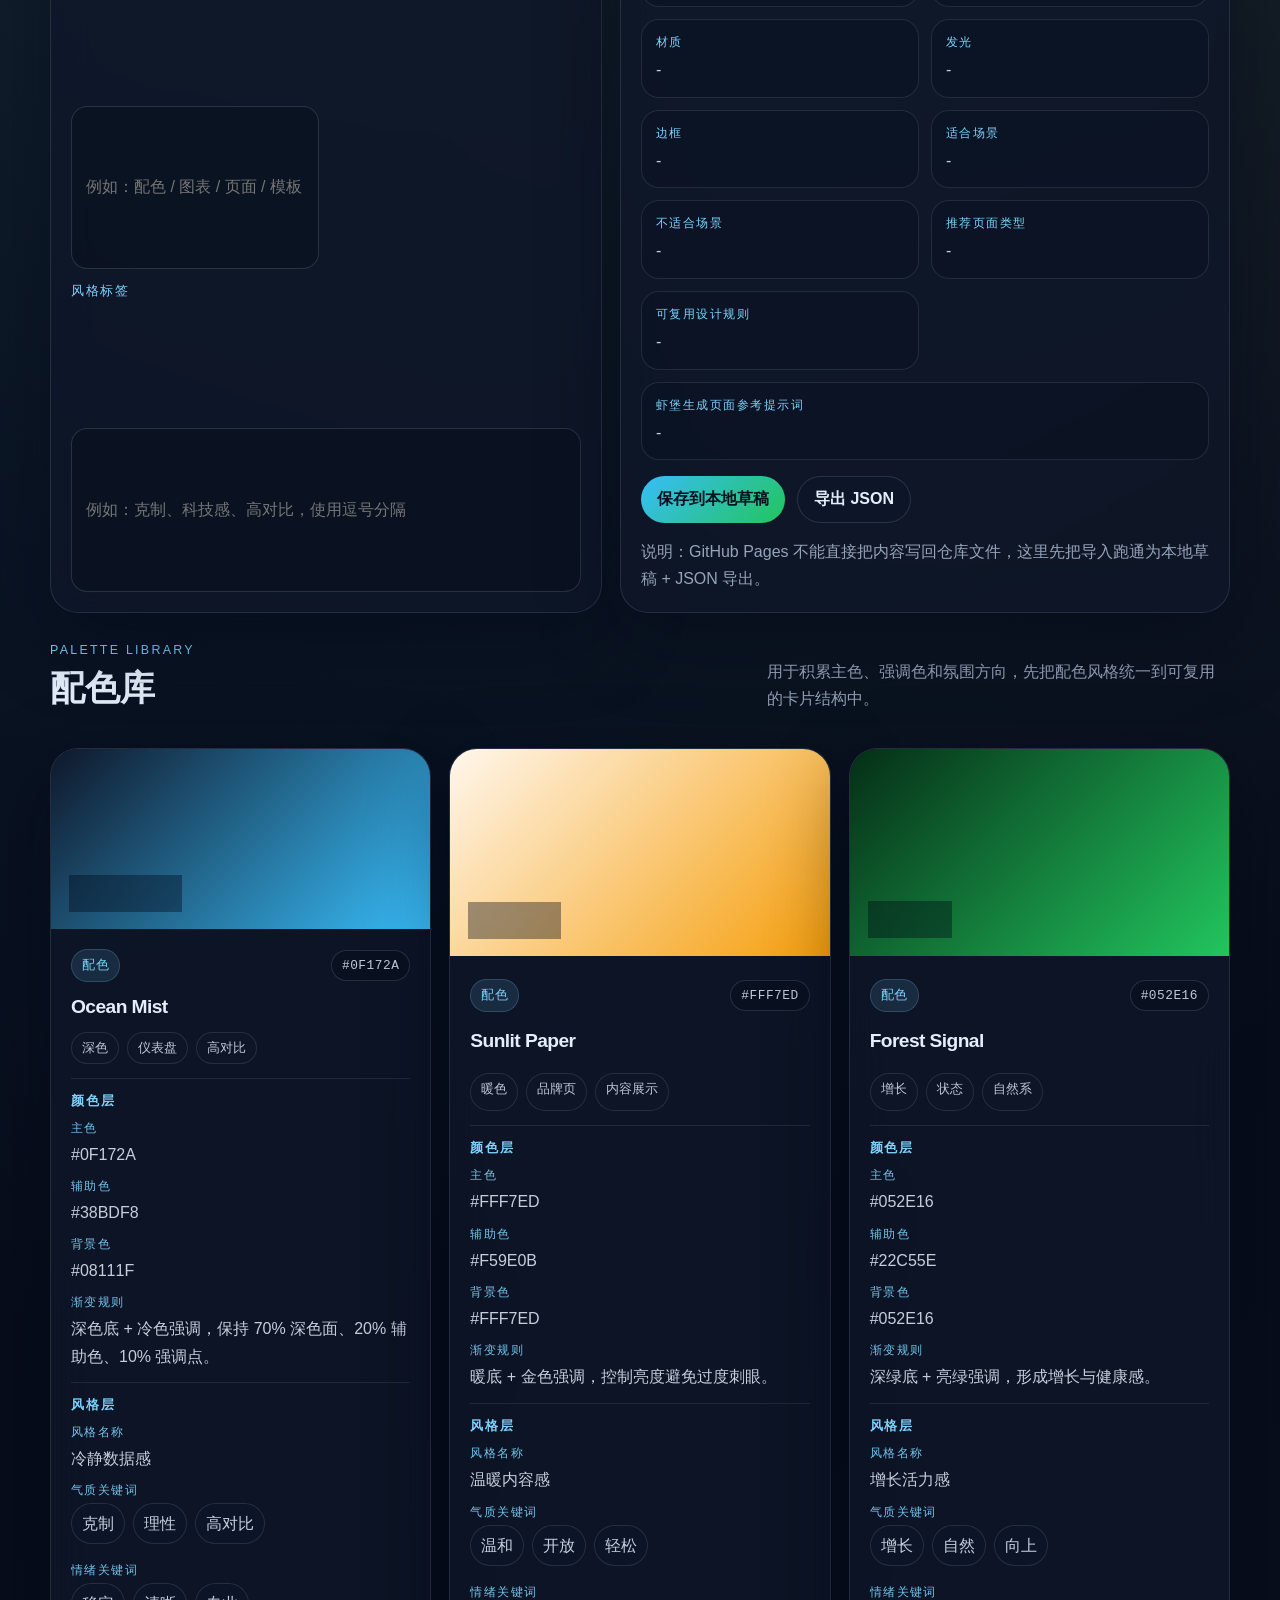
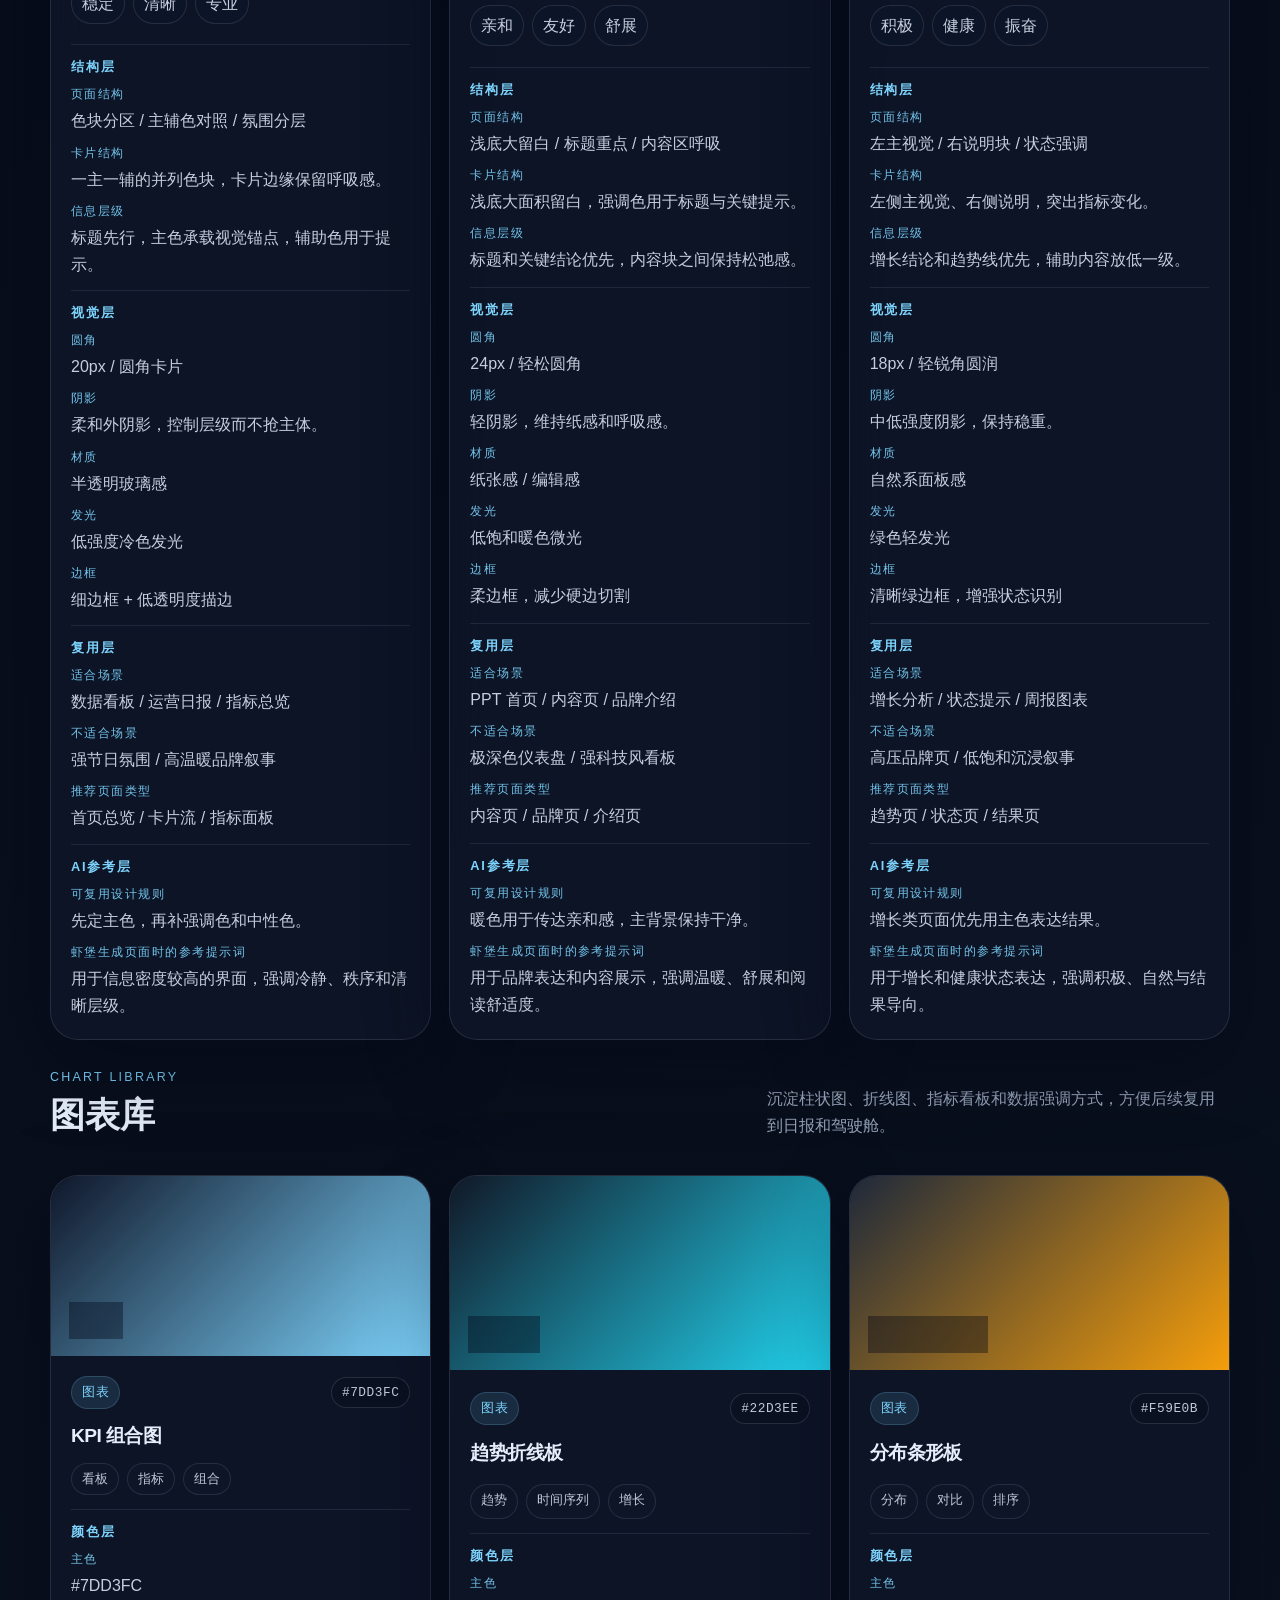
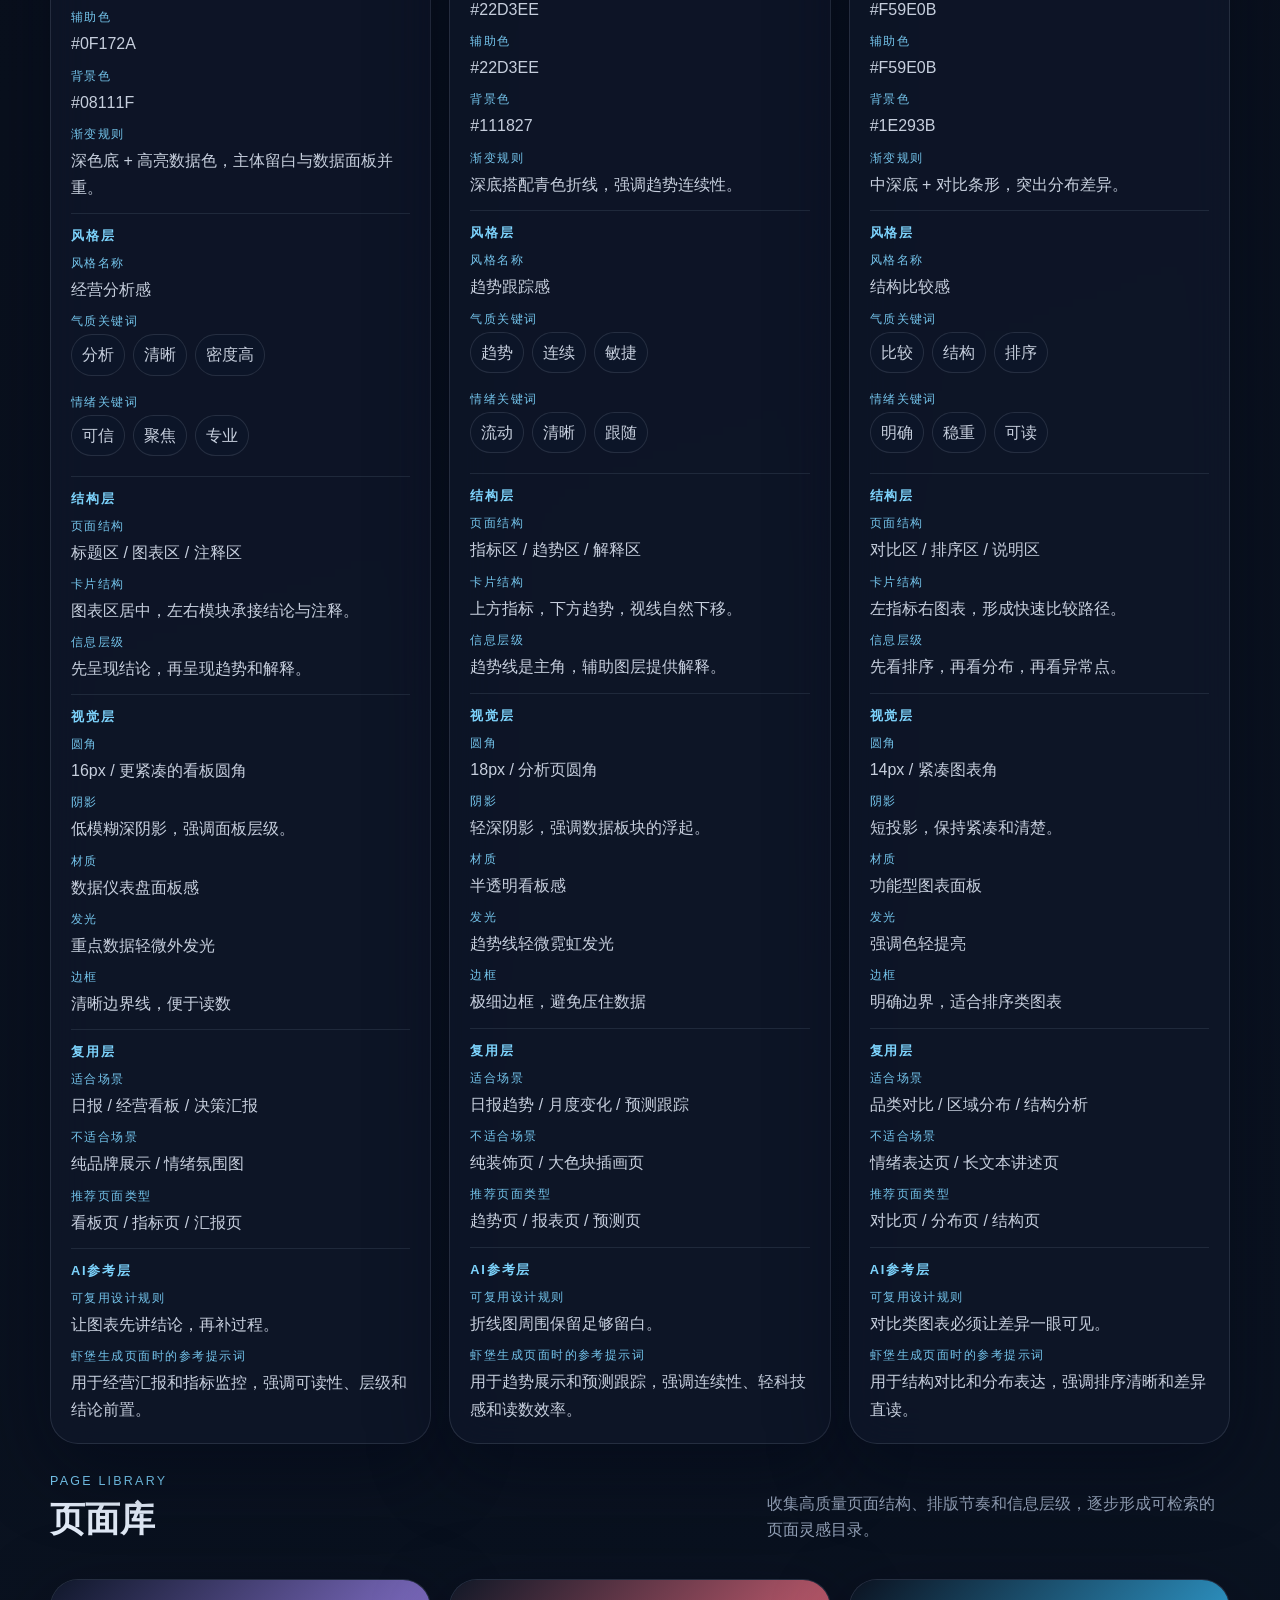
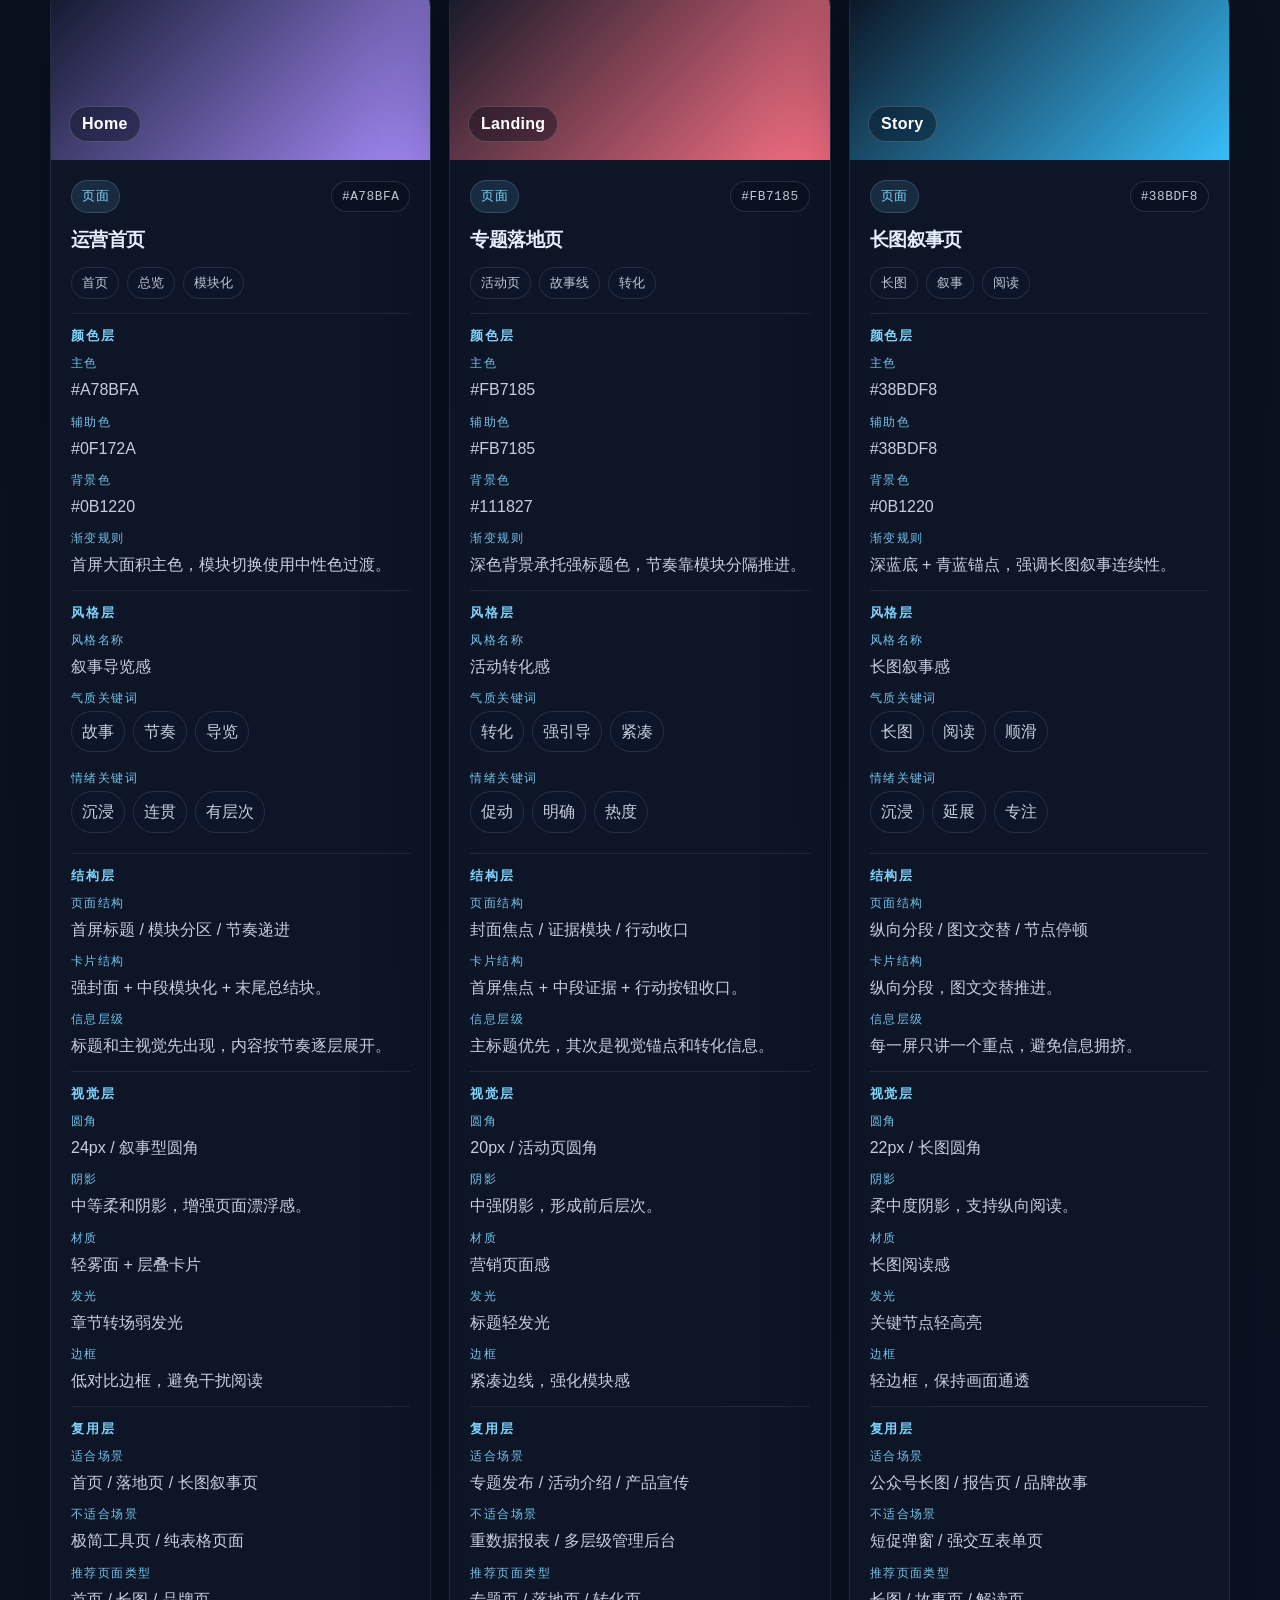
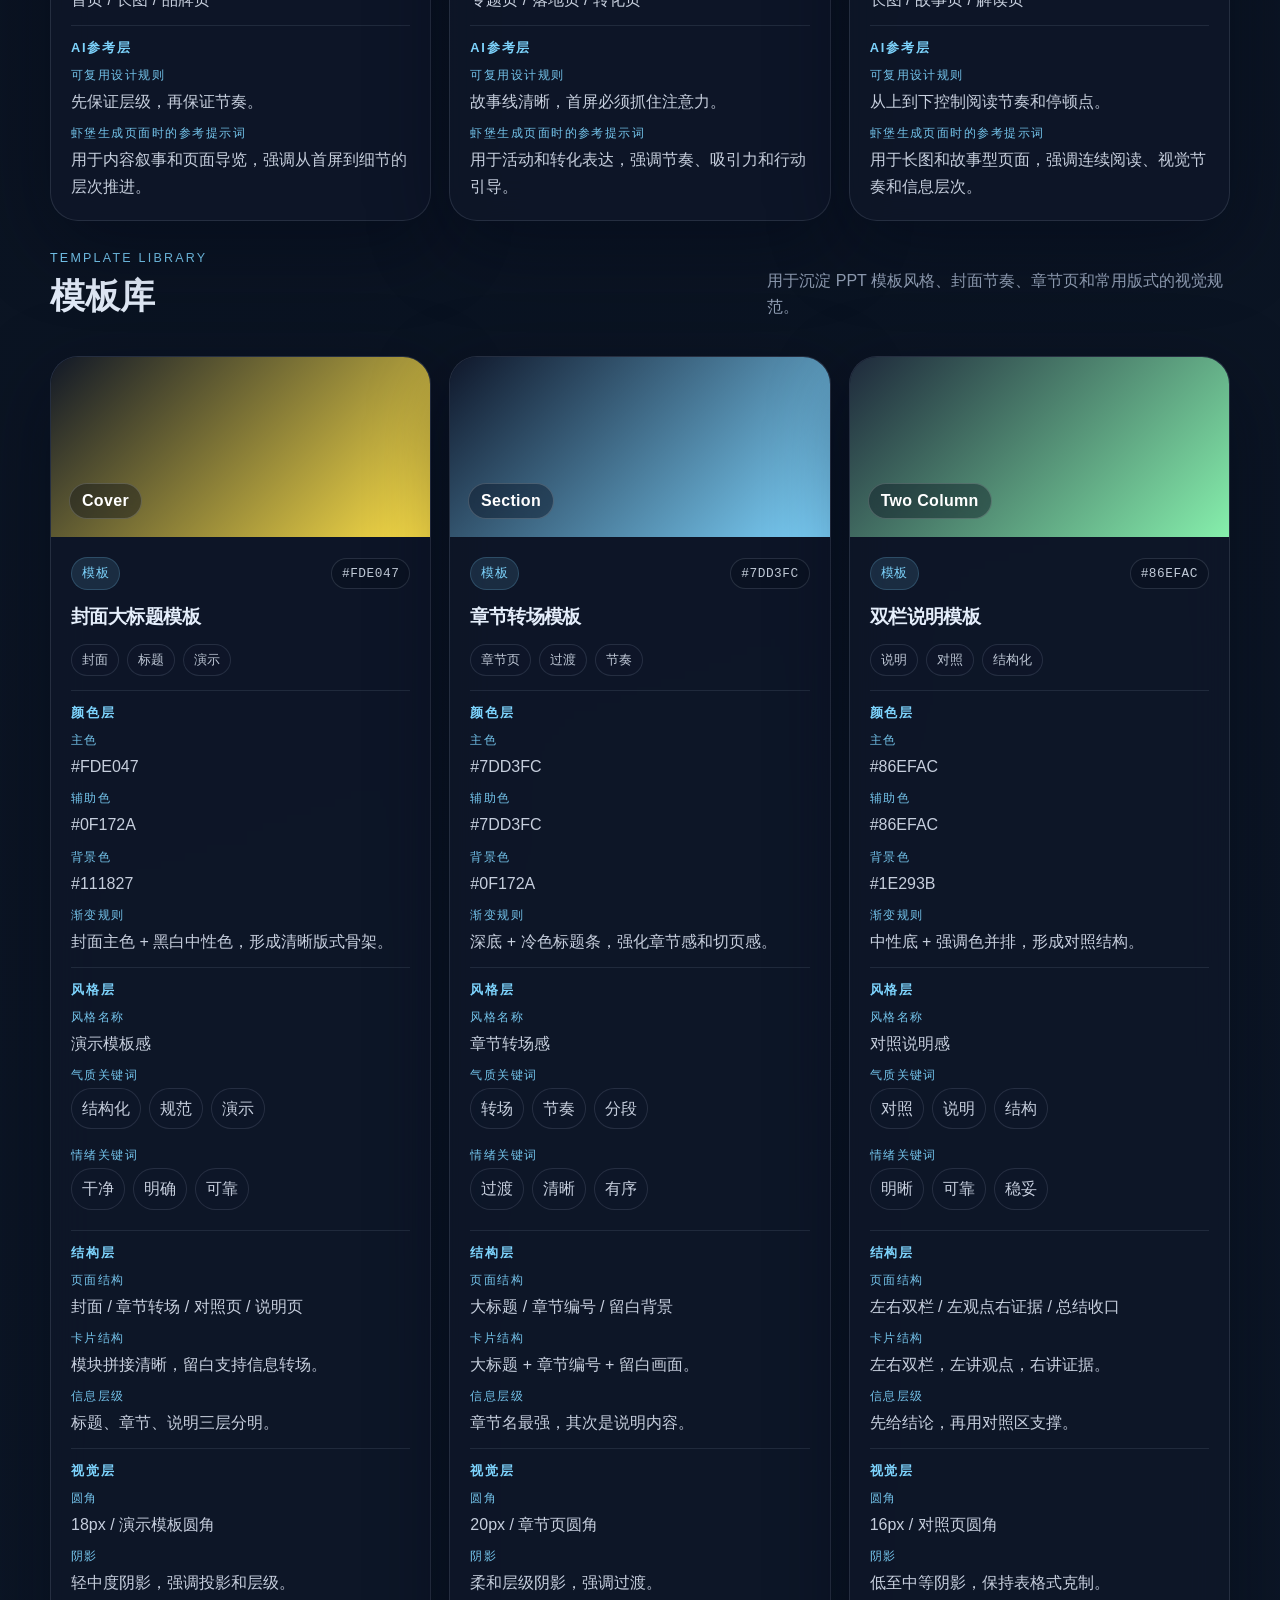
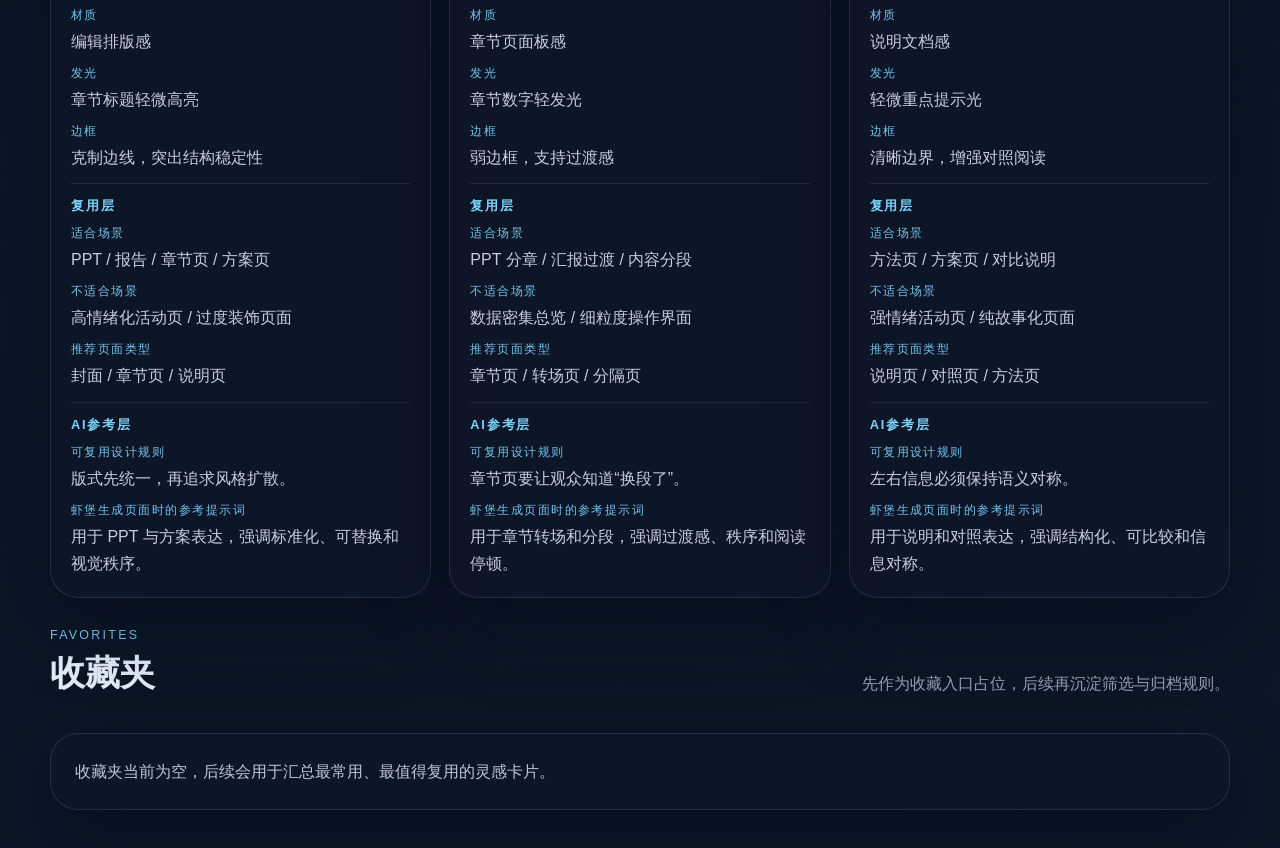
==== commit 5a6dc565: "Expand inspiration card design language" ====
--- a/index.html
+++ b/index.html
@@ -132,13 +132,25 @@
 
               <dl class="draft-grid">
                 <div><dt>主色</dt><dd id="draftMainColor">-</dd></div>
-                <div><dt>适用场景</dt><dd id="draftScenarios">-</dd></div>
+                <div><dt>辅助色</dt><dd id="draftSecondaryColor">-</dd></div>
+                <div><dt>背景色</dt><dd id="draftBackgroundColor">-</dd></div>
+                <div><dt>渐变规则</dt><dd id="draftGradientRule">-</dd></div>
+                <div><dt>风格名称</dt><dd id="draftStyleName">-</dd></div>
+                <div><dt>气质关键词</dt><dd id="draftMoodKeywords">-</dd></div>
+                <div><dt>情绪关键词</dt><dd id="draftEmotionKeywords">-</dd></div>
                 <div><dt>页面结构</dt><dd id="draftPageStructure">-</dd></div>
-                <div><dt>图表风格</dt><dd id="draftChartStyle">-</dd></div>
-                <div><dt>icon风格</dt><dd id="draftIconStyle">-</dd></div>
-                <div><dt>插画风格</dt><dd id="draftIllustrationStyle">-</dd></div>
-                <div class="draft-full"><dt>PPT图形拼接特点</dt><dd id="draftPptPattern">-</dd></div>
-                <div class="draft-full"><dt>可复用设计规则</dt><dd id="draftRules">-</dd></div>
+                <div><dt>卡片结构</dt><dd id="draftCardStructure">-</dd></div>
+                <div><dt>信息层级</dt><dd id="draftInfoHierarchy">-</dd></div>
+                <div><dt>圆角</dt><dd id="draftRadius">-</dd></div>
+                <div><dt>阴影</dt><dd id="draftShadow">-</dd></div>
+                <div><dt>材质</dt><dd id="draftMaterial">-</dd></div>
+                <div><dt>发光</dt><dd id="draftGlow">-</dd></div>
+                <div><dt>边框</dt><dd id="draftBorder">-</dd></div>
+                <div><dt>适合场景</dt><dd id="draftSuitableScenarios">-</dd></div>
+                <div><dt>不适合场景</dt><dd id="draftUnsuitableScenarios">-</dd></div>
+                <div><dt>推荐页面类型</dt><dd id="draftRecommendedPageTypes">-</dd></div>
+                <div><dt>可复用设计规则</dt><dd id="draftReusableRules">-</dd></div>
+                <div class="draft-full"><dt>虾堡生成页面参考提示词</dt><dd id="draftPrompt">-</dd></div>
               </dl>
 
               <div class="import-actions">
--- a/assets/css/style.css
+++ b/assets/css/style.css
@@ -634,6 +634,63 @@
   line-height: 1.6;
 }
 
+.asset-layer-grid {
+  display: grid;
+  gap: 12px;
+}
+
+.asset-section {
+  border-top: 1px solid rgba(148, 163, 184, 0.14);
+  padding-top: 14px;
+}
+
+.asset-section h4 {
+  margin: 0 0 10px;
+  color: var(--accent);
+  font-size: 0.8rem;
+  letter-spacing: 0.14em;
+  text-transform: uppercase;
+}
+
+.asset-layer-list {
+  margin: 0;
+  display: grid;
+  gap: 10px;
+}
+
+.asset-layer-list div {
+  display: grid;
+  gap: 4px;
+}
+
+.asset-layer-list dt {
+  color: rgba(125, 211, 252, 0.92);
+  font-size: 0.76rem;
+  letter-spacing: 0.12em;
+  text-transform: uppercase;
+}
+
+.asset-layer-list dd {
+  margin: 0;
+  color: rgba(229, 238, 251, 0.86);
+  line-height: 1.7;
+}
+
+.asset-pill {
+  display: inline-flex;
+  align-items: center;
+  margin: 0 8px 8px 0;
+  padding: 6px 10px;
+  border-radius: 999px;
+  background: rgba(15, 23, 42, 0.58);
+  border: 1px solid rgba(148, 163, 184, 0.18);
+}
+
+.asset-card-draft {
+  outline: 1px dashed rgba(125, 211, 252, 0.25);
+  outline-offset: -1px;
+}
+
 .favorites-panel {
   padding: 24px;
 }
@@ -840,4 +897,10 @@
   .draft-grid {
     grid-template-columns: 1fr;
   }
-}
+
+  .asset-pill {
+    display: inline-flex;
+    max-width: 100%;
+    margin-right: 6px;
+  }
+}
